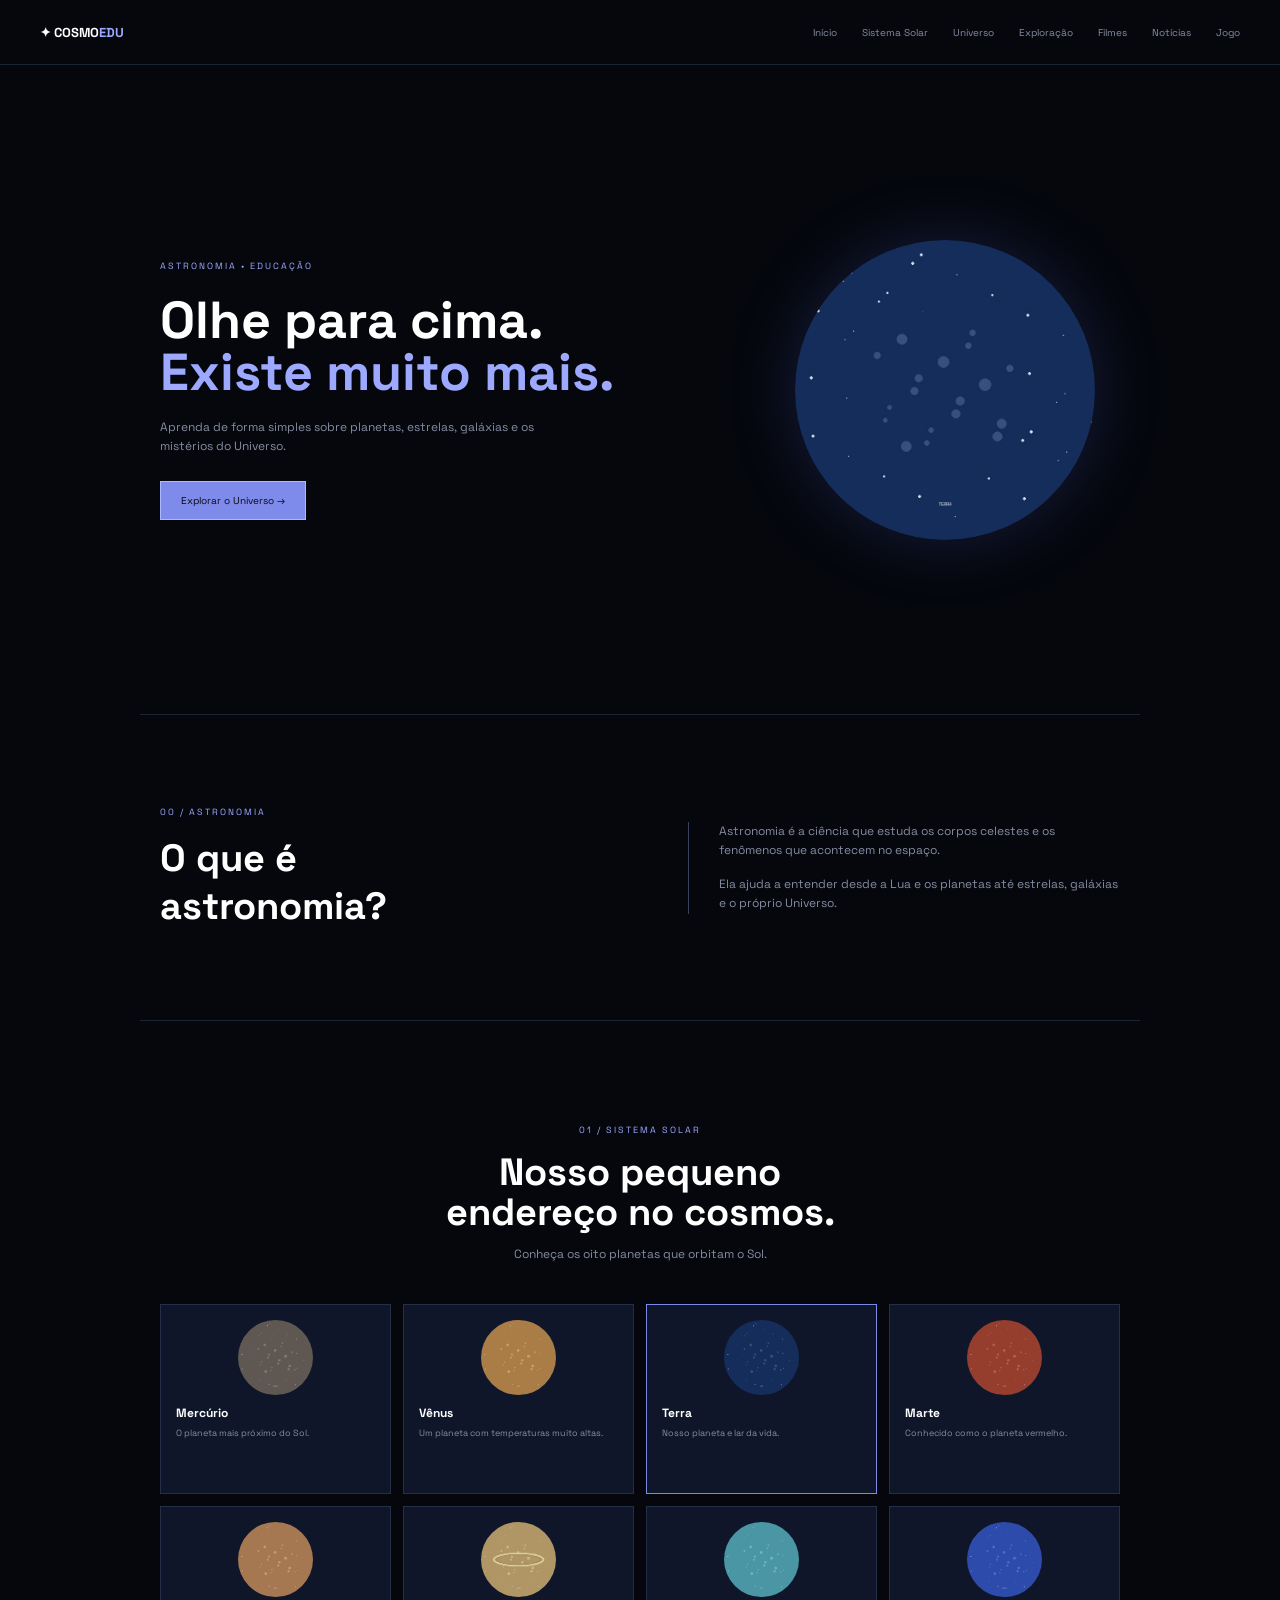
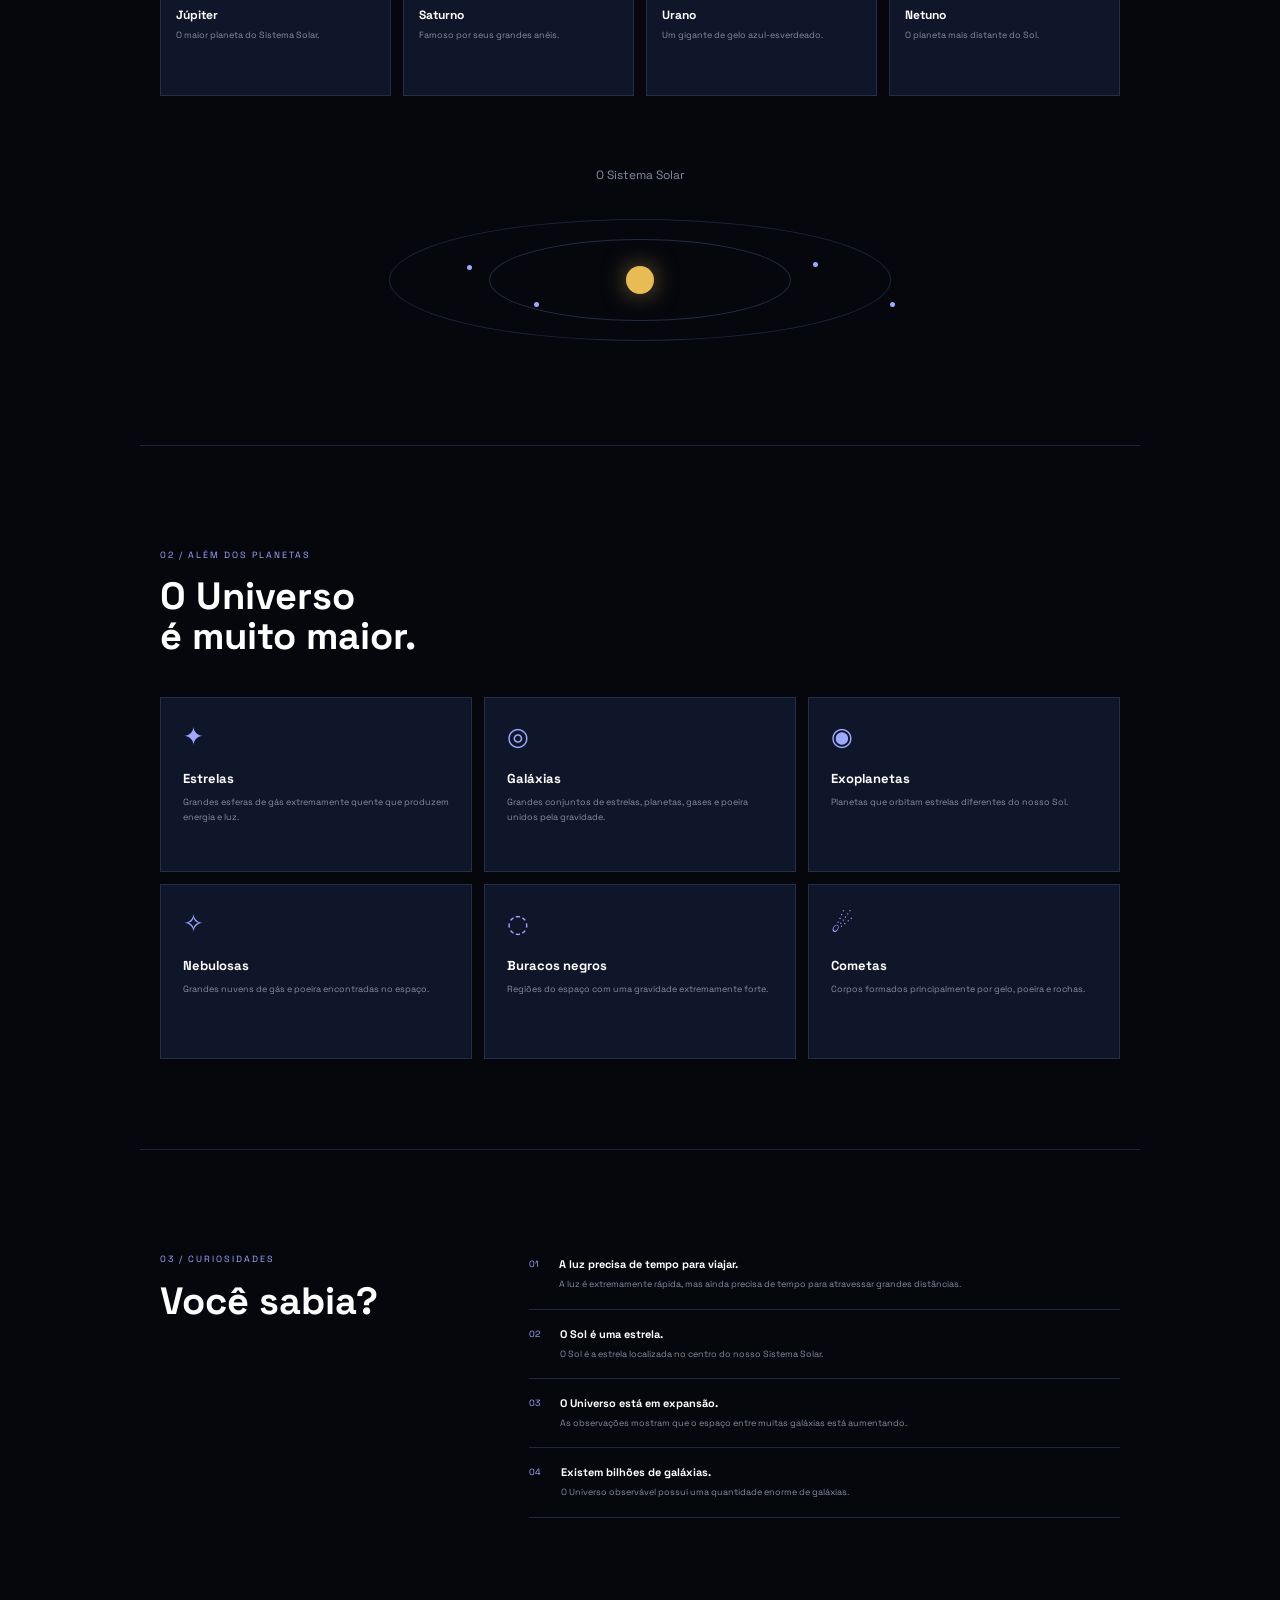
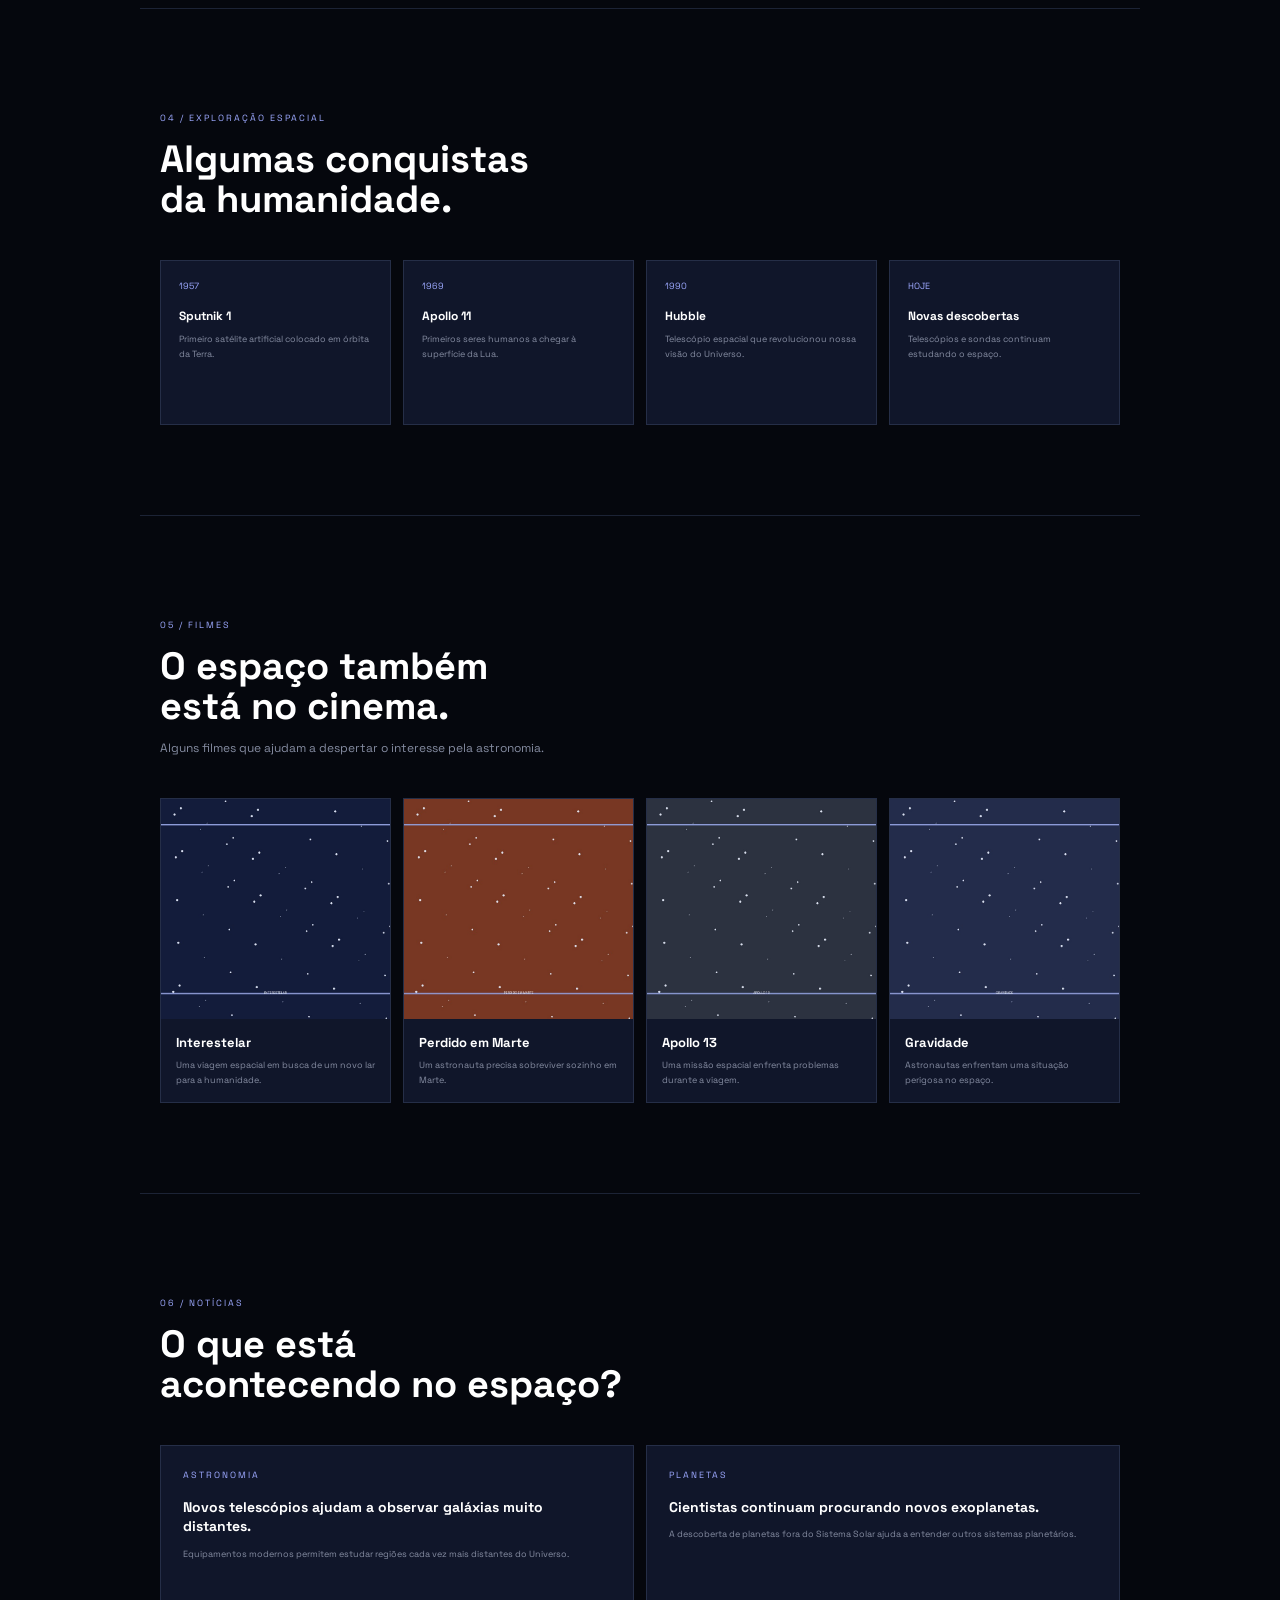
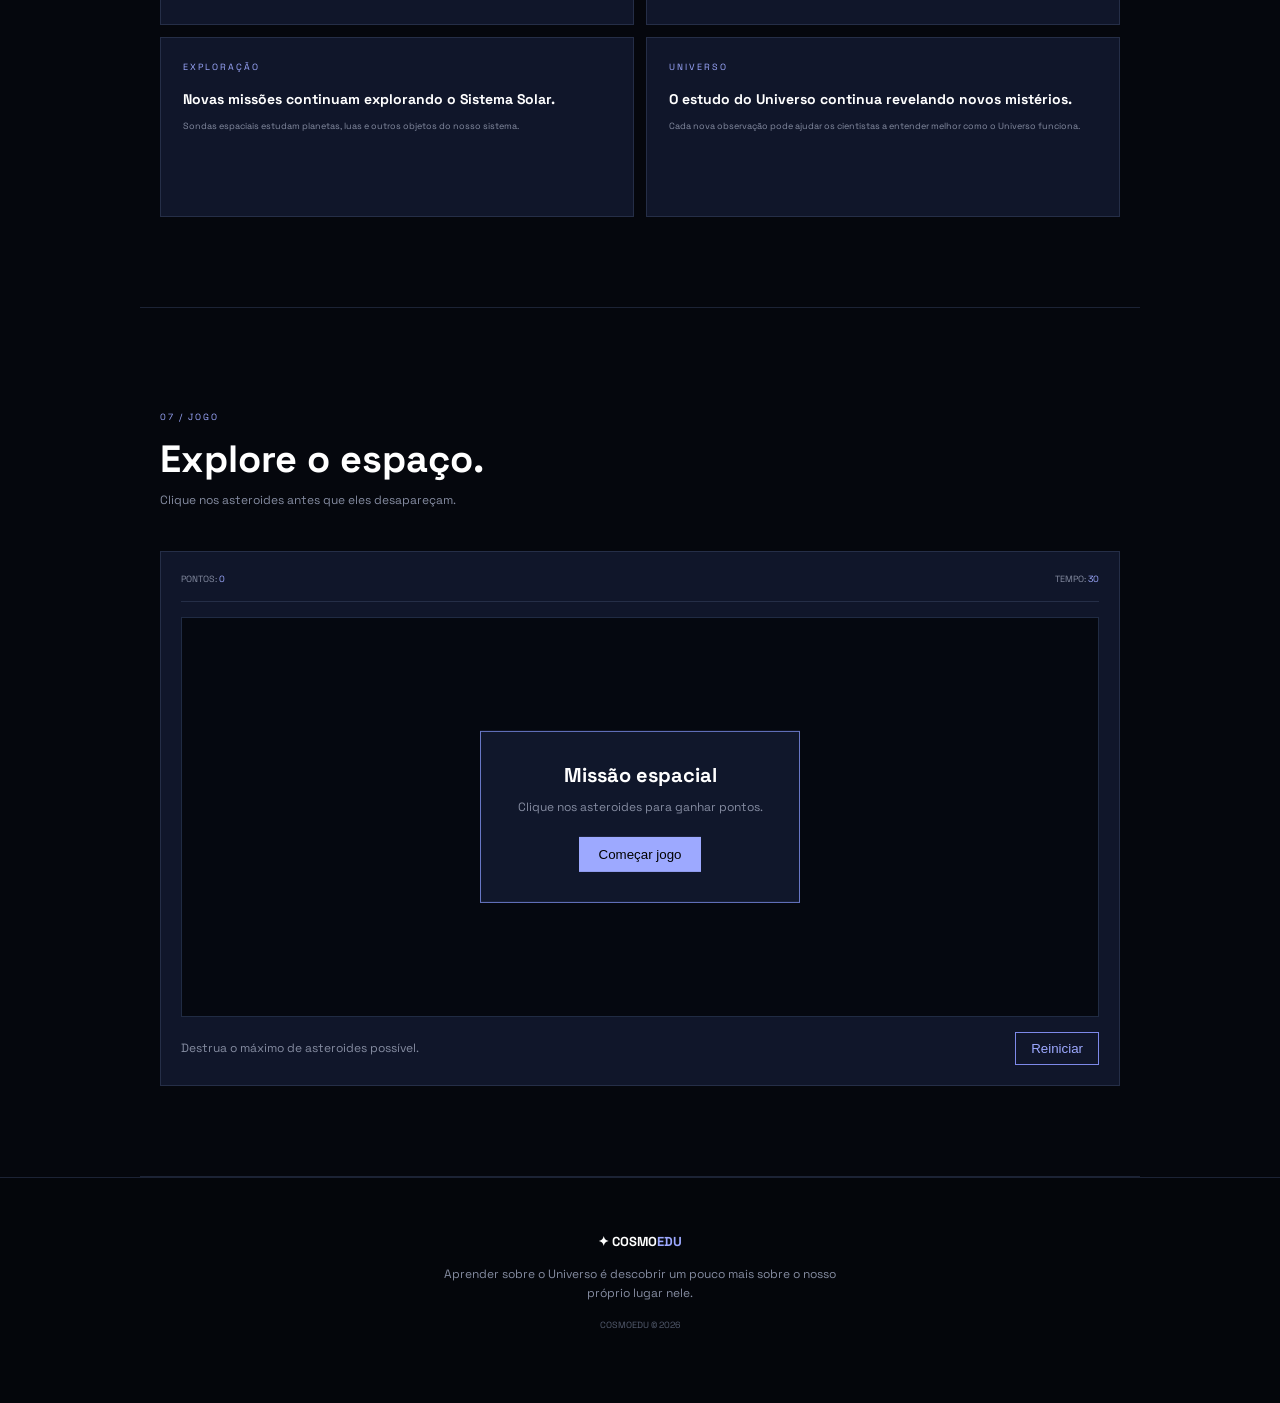
==== index.html @ 0ea4951b "corrigindo erros" ====
<!DOCTYPE html>
<html lang="pt-BR">
<head>
    <meta charset="UTF-8">
    <meta name="viewport" content="width=device-width, initial-scale=1.0">
    <title>CosmoEdu - Astronomia</title>
    <link rel="preconnect" href="https://fonts.googleapis.com">
    <link rel="preconnect" href="https://fonts.gstatic.com" crossorigin>
    <link href="https://fonts.googleapis.com/css2?family=Space+Grotesk:wght@300..700&family=Space+Mono:ital,wght@0,400;0,700;1,400;1,700&display=swap" rel="stylesheet">

    <link rel="stylesheet" href="style.css">
</head>
<body>

<header>
    <div class="logo">✦ COSMO<span>EDU</span></div>
    <nav>
        <a href="#inicio">Início</a>
        <a href="#sistema">Sistema Solar</a>
        <a href="#universo">Universo</a>
        <a href="#exploracao">Exploração</a>
        <a href="#filmes">Filmes</a>
        <a href="#noticias">Notícias</a>
        <a href="#jogo">Jogo</a>
    </nav>
</header>

<section class="inicio" id="inicio">
    <div class="inicio-texto">
        <p class="azul">ASTRONOMIA • EDUCAÇÃO</p>
        <h1>Olhe para cima.<br><span>Existe muito mais.</span></h1>
        <p>Aprenda de forma simples sobre planetas, estrelas, galáxias e os mistérios do Universo.</p>
        <a class="botao" href="#sistema">Explorar o Universo →</a>
    </div>
    <div class="inicio-imagem">
        <img src="img/terra.jpg" alt="Terra">
    </div>
</section>

<section class="introducao">
    <div>
        <p class="azul">00 / ASTRONOMIA</p>
        <h2>O que é<br>astronomia?</h2>
    </div>
    <div class="texto">
        <p>Astronomia é a ciência que estuda os corpos celestes e os fenômenos que acontecem no espaço.</p>
        <p>Ela ajuda a entender desde a Lua e os planetas até estrelas, galáxias e o próprio Universo.</p>
    </div>
</section>

<section class="sistema" id="sistema">
    <div class="titulo">
        <p class="azul">01 / SISTEMA SOLAR</p>
        <h2>Nosso pequeno<br>endereço no cosmos.</h2>
        <p>Conheça os oito planetas que orbitam o Sol.</p>
    </div>

    <div class="planetas">
        <div class="planeta"><img src="img/mercurio.jpg" alt="Mercúrio"><h3>Mercúrio</h3><p>O planeta mais próximo do Sol.</p></div>
        <div class="planeta"><img src="img/venus.jpg" alt="Vênus"><h3>Vênus</h3><p>Um planeta com temperaturas muito altas.</p></div>
        <div class="planeta destaque"><img src="img/terra.jpg" alt="Terra"><h3>Terra</h3><p>Nosso planeta e lar da vida.</p></div>
        <div class="planeta"><img src="img/marte.jpg" alt="Marte"><h3>Marte</h3><p>Conhecido como o planeta vermelho.</p></div>
        <div class="planeta"><img src="img/jupiter.jpg" alt="Júpiter"><h3>Júpiter</h3><p>O maior planeta do Sistema Solar.</p></div>
        <div class="planeta"><img src="img/saturno.jpg" alt="Saturno"><h3>Saturno</h3><p>Famoso por seus grandes anéis.</p></div>
        <div class="planeta"><img src="img/urano.jpg" alt="Urano"><h3>Urano</h3><p>Um gigante de gelo azul-esverdeado.</p></div>
        <div class="planeta"><img src="img/netuno.jpg" alt="Netuno"><h3>Netuno</h3><p>O planeta mais distante do Sol.</p></div>
    </div>

    <div class="sistema-final">
        <p>O Sistema Solar</p>
        <div class="orbitas">
            <div class="sol"></div>
            <div class="ponto ponto1"></div>
            <div class="ponto ponto2"></div>
            <div class="ponto ponto3"></div>
            <div class="ponto ponto4"></div>
        </div>
    </div>
</section>

<section class="universo" id="universo">
    <div class="titulo">
        <p class="azul">02 / ALÉM DOS PLANETAS</p>
        <h2>O Universo<br>é muito maior.</h2>
    </div>
    <div class="universo-cards">
        <div class="card"><div class="icone">✦</div><h3>Estrelas</h3><p>Grandes esferas de gás extremamente quente que produzem energia e luz.</p></div>
        <div class="card"><div class="icone">◎</div><h3>Galáxias</h3><p>Grandes conjuntos de estrelas, planetas, gases e poeira unidos pela gravidade.</p></div>
        <div class="card"><div class="icone">◉</div><h3>Exoplanetas</h3><p>Planetas que orbitam estrelas diferentes do nosso Sol.</p></div>
        <div class="card"><div class="icone">✧</div><h3>Nebulosas</h3><p>Grandes nuvens de gás e poeira encontradas no espaço.</p></div>
        <div class="card"><div class="icone">◌</div><h3>Buracos negros</h3><p>Regiões do espaço com uma gravidade extremamente forte.</p></div>
        <div class="card"><div class="icone">☄</div><h3>Cometas</h3><p>Corpos formados principalmente por gelo, poeira e rochas.</p></div>
    </div>
</section>

<section class="curiosidades">
    <div class="titulo"><p class="azul">03 / CURIOSIDADES</p><h2>Você sabia?</h2></div>
    <div class="lista">
        <div class="curiosidade"><p class="numero">01</p><div><h3>A luz precisa de tempo para viajar.</h3><p>A luz é extremamente rápida, mas ainda precisa de tempo para atravessar grandes distâncias.</p></div></div>
        <div class="curiosidade"><p class="numero">02</p><div><h3>O Sol é uma estrela.</h3><p>O Sol é a estrela localizada no centro do nosso Sistema Solar.</p></div></div>
        <div class="curiosidade"><p class="numero">03</p><div><h3>O Universo está em expansão.</h3><p>As observações mostram que o espaço entre muitas galáxias está aumentando.</p></div></div>
        <div class="curiosidade"><p class="numero">04</p><div><h3>Existem bilhões de galáxias.</h3><p>O Universo observável possui uma quantidade enorme de galáxias.</p></div></div>
    </div>
</section>

<section class="exploracao" id="exploracao">
    <div class="titulo"><p class="azul">04 / EXPLORAÇÃO ESPACIAL</p><h2>Algumas conquistas<br>da humanidade.</h2></div>
    <div class="conquistas">
        <div><p class="ano">1957</p><h3>Sputnik 1</h3><p>Primeiro satélite artificial colocado em órbita da Terra.</p></div>
        <div><p class="ano">1969</p><h3>Apollo 11</h3><p>Primeiros seres humanos a chegar à superfície da Lua.</p></div>
        <div><p class="ano">1990</p><h3>Hubble</h3><p>Telescópio espacial que revolucionou nossa visão do Universo.</p></div>
        <div><p class="ano">HOJE</p><h3>Novas descobertas</h3><p>Telescópios e sondas continuam estudando o espaço.</p></div>
    </div>
</section>

<section class="filmes" id="filmes">
    <div class="titulo"><p class="azul">05 / FILMES</p><h2>O espaço também<br>está no cinema.</h2><p>Alguns filmes que ajudam a despertar o interesse pela astronomia.</p></div>
    <div class="filmes-cards">
        <div class="filme"><img src="img/filme-interestelar.jpg" alt="Interestelar"><div class="filme-texto"><h3>Interestelar</h3><p>Uma viagem espacial em busca de um novo lar para a humanidade.</p></div></div>
        <div class="filme"><img src="img/filme-marte.jpg" alt="Perdido em Marte"><div class="filme-texto"><h3>Perdido em Marte</h3><p>Um astronauta precisa sobreviver sozinho em Marte.</p></div></div>
        <div class="filme"><img src="img/filme-apollo.jpg" alt="Apollo 13"><div class="filme-texto"><h3>Apollo 13</h3><p>Uma missão espacial enfrenta problemas durante a viagem.</p></div></div>
        <div class="filme"><img src="img/filme-gravidade.jpg" alt="Gravidade"><div class="filme-texto"><h3>Gravidade</h3><p>Astronautas enfrentam uma situação perigosa no espaço.</p></div></div>
    </div>
</section>

<section class="noticias" id="noticias">
    <div class="titulo"><p class="azul">06 / NOTÍCIAS</p><h2>O que está<br>acontecendo no espaço?</h2></div>
    <div class="noticias-cards">
        <div class="noticia"><p class="azul">ASTRONOMIA</p><h3>Novos telescópios ajudam a observar galáxias muito distantes.</h3><p>Equipamentos modernos permitem estudar regiões cada vez mais distantes do Universo.</p></div>
        <div class="noticia"><p class="azul">PLANETAS</p><h3>Cientistas continuam procurando novos exoplanetas.</h3><p>A descoberta de planetas fora do Sistema Solar ajuda a entender outros sistemas planetários.</p></div>
        <div class="noticia"><p class="azul">EXPLORAÇÃO</p><h3>Novas missões continuam explorando o Sistema Solar.</h3><p>Sondas espaciais estudam planetas, luas e outros objetos do nosso sistema.</p></div>
        <div class="noticia"><p class="azul">UNIVERSO</p><h3>O estudo do Universo continua revelando novos mistérios.</h3><p>Cada nova observação pode ajudar os cientistas a entender melhor como o Universo funciona.</p></div>
    </div>
</section>

<section class="jogo" id="jogo">
    <div class="titulo"><p class="azul">07 / JOGO</p><h2>Explore o espaço.</h2><p>Clique nos asteroides antes que eles desapareçam.</p></div>
    <div class="jogo-area">
        <div class="jogo-topo"><p>PONTOS: <span id="pontos">0</span></p><p>TEMPO: <span id="tempo">30</span></p></div>
        <div id="campo-jogo"><div id="mensagem-jogo"><h3>Missão espacial</h3><p>Clique nos asteroides para ganhar pontos.</p><button onclick="iniciarJogo()">Começar jogo</button></div></div>
        <div class="jogo-final"><p>Destrua o máximo de asteroides possível.</p><button id="reiniciar" onclick="iniciarJogo()">Reiniciar</button></div>
    </div>
</section>

<footer>
    <div class="logo">✦ COSMO<span>EDU</span></div>
    <p>Aprender sobre o Universo é descobrir um pouco mais sobre o nosso próprio lugar nele.</p>
    <p class="rodape">COSMOEDU © 2026</p>
</footer>

</body>
</html>
---- style.css ----
* {
    margin: 0;
    padding: 0;
    box-sizing: border-box;
}

html {
    scroll-behavior: smooth;
}

body {
    background: #05070d;
    color: white;
    font-family: "Space Grotesk", Arial, sans-serif;
}

a {
    text-decoration: none;
    color: white;
}

p {
    color: #858ca1;
    font-size: 12px;
    line-height: 1.6;
}

.azul {
    color: #9da9ff;
    font-size: 9px;
    letter-spacing: 2px;
}


header {
    height: 65px;
    padding: 0 40px;
    background: #05070d;
    border-bottom: 1px solid #1c2335;

    display: flex;
    align-items: center;
    justify-content: space-between;

    position: sticky;
    top: 0;
    z-index: 10;
}

.logo {
    font-size: 13px;
    font-weight: bold;
}

.logo span {
    color: #9da9ff;
}

nav {
    display: flex;
    gap: 25px;
}

nav a {
    color: #858ca1;
    font-size: 10px;
    transition: 0.3s;
}

nav a:hover {
    color: #9da9ff;
}


section {
    width: 1000px;
    margin: auto;
    padding: 90px 20px;
}

.titulo {
    margin-bottom: 40px;
}

.titulo h2 {
    font-size: 38px;
    line-height: 1.05;
    margin-top: 15px;
}

.titulo p {
    margin-top: 12px;
    max-width: 450px;
}


.inicio {
    min-height: 650px;

    display: flex;
    align-items: center;
    justify-content: space-between;

    border-bottom: 1px solid #1c2335;
}

.inicio-texto {
    width: 55%;
}

.inicio h1 {
    font-size: 52px;
    line-height: 1;
    margin: 20px 0;
}

.inicio h1 span {
    color: #9da9ff;
}

.inicio-texto > p {
    max-width: 420px;
}

.botao {
    display: inline-block;
    margin-top: 25px;
    padding: 12px 20px;

    background: #7e8bea;
    color: #080a10;

    font-size: 10px;
    border: 1px solid #aeb8ff;

    transition: 0.3s;
}

.botao:hover {
    background: #aeb8ff;
    transform: translateY(-2px);
}

.inicio-imagem {
    width: 350px;
    height: 350px;

    display: flex;
    align-items: center;
    justify-content: center;
}

.inicio-imagem img {
    width: 300px;
    height: 300px;

    object-fit: cover;
    border-radius: 50%;

    box-shadow: 0 0 70px rgba(100, 120, 255, 0.18);
}

.introducao {
    display: flex;
    justify-content: space-between;
    align-items: center;

    border-bottom: 1px solid #1c2335;
}

.introducao > div {
    width: 45%;
}

.introducao h2 {
    font-size: 38px;
    margin-top: 15px;
}

.introducao .texto {
    border-left: 1px solid #38415c;
    padding-left: 30px;
}

.introducao .texto p + p {
    margin-top: 15px;
}


.sistema {
    text-align: center;
    border-bottom: 1px solid #1c2335;
}

.sistema .titulo p {
    margin-left: auto;
    margin-right: auto;
}

.planetas {
    display: grid;
    grid-template-columns: repeat(4, 1fr);
    gap: 12px;
}

.planeta {
    height: 190px;
    padding: 15px;

    background: #10162a;
    border: 1px solid #252e47;

    text-align: left;

    transition: 0.3s;
}

.planeta:hover {
    border-color: #7d89e9;
    transform: translateY(-5px);
}

.planeta img {
    width: 75px;
    height: 75px;

    object-fit: cover;
    border-radius: 50%;

    display: block;
    margin: auto;

    transition: 0.4s;
}

.planeta:hover img {
    transform: scale(1.08);
}

.planeta h3 {
    font-size: 12px;
    margin-top: 10px;
}

.planeta p {
    font-size: 9px;
    margin-top: 5px;
}

.destaque {
    border-color: #7d89e9;
}


.sistema-final {
    margin-top: 70px;
}

.orbitas {
    height: 150px;
    margin-top: 20px;

    position: relative;
}

.sol {
    width: 28px;
    height: 28px;

    background: #e8bb55;
    border-radius: 50%;

    position: absolute;
    left: 50%;
    top: 50%;

    transform: translate(-50%, -50%);

    box-shadow: 0 0 25px rgba(232, 187, 85, 0.5);
}

.orbitas::before {
    content: "";

    width: 300px;
    height: 80px;

    border: 1px solid #222c43;
    border-radius: 50%;

    position: absolute;
    left: 50%;
    top: 50%;

    transform: translate(-50%, -50%);
}

.orbitas::after {
    content: "";

    width: 500px;
    height: 120px;

    border: 1px solid #1b2439;
    border-radius: 50%;

    position: absolute;
    left: 50%;
    top: 50%;

    transform: translate(-50%, -50%);
}

.ponto {
    width: 5px;
    height: 5px;

    background: #9da9ff;
    border-radius: 50%;

    position: absolute;
}

.ponto1 {
    left: 32%;
    top: 40%;
}

.ponto2 {
    left: 39%;
    top: 65%;
}

.ponto3 {
    left: 68%;
    top: 38%;
}

.ponto4 {
    left: 76%;
    top: 65%;
}


.universo {
    border-bottom: 1px solid #1c2335;
}

.universo-cards {
    display: grid;
    grid-template-columns: repeat(3, 1fr);
    gap: 12px;
}

.card {
    height: 175px;
    padding: 22px;

    background: #10162a;
    border: 1px solid #252e47;

    transition: 0.3s;
}

.card:hover {
    border-color: #7d89e9;
    transform: translateY(-5px);
}

.icone {
    color: #9da9ff;
    font-size: 25px;
}

.card h3 {
    font-size: 13px;
    margin: 18px 0 8px;
}

.card p {
    font-size: 9px;
}


.curiosidades {
    display: flex;
    gap: 50px;

    border-bottom: 1px solid #1c2335;
}

.curiosidades .titulo {
    width: 35%;
}

.lista {
    width: 65%;
}

.curiosidade {
    display: flex;
    gap: 20px;

    padding: 17px 0;

    border-bottom: 1px solid #20283b;
}

.numero {
    color: #9da9ff;
    font-size: 9px;
}

.curiosidade h3 {
    font-size: 11px;
    margin-bottom: 6px;
}

.curiosidade p {
    font-size: 9px;
}


.exploracao {
    border-bottom: 1px solid #1c2335;
}

.conquistas {
    display: grid;
    grid-template-columns: repeat(4, 1fr);
    gap: 12px;
}

.conquistas div {
    min-height: 165px;
    padding: 18px;

    background: #10162a;
    border: 1px solid #252e47;

    transition: 0.3s;
}

.conquistas div:hover {
    border-color: #7d89e9;
    transform: translateY(-5px);
}

.ano {
    color: #9da9ff;
    font-size: 9px;
}

.conquistas h3 {
    font-size: 12px;
    margin: 15px 0 8px;
}

.conquistas p {
    font-size: 9px;
}


.filmes {
    border-bottom: 1px solid #1c2335;
}

.filmes-cards {
    display: grid;
    grid-template-columns: repeat(4, 1fr);
    gap: 12px;
}

.filme {
    background: #10162a;
    border: 1px solid #252e47;

    transition: 0.3s;
    overflow: hidden;
}

.filme:hover {
    border-color: #7d89e9;
    transform: translateY(-5px);
}

.filme img {
    width: 100%;
    height: 220px;

    display: block;

    object-fit: cover;
}

.filme-texto {
    padding: 15px;
}

.filme-texto h3 {
    font-size: 13px;
    margin-bottom: 7px;
}

.filme-texto p {
    font-size: 9px;
}


.noticias {
    border-bottom: 1px solid #1c2335;
}

.noticias-cards {
    display: grid;
    grid-template-columns: 1fr 1fr;
    gap: 12px;
}

.noticia {
    min-height: 180px;
    padding: 22px;

    background: #10162a;
    border: 1px solid #252e47;

    transition: 0.3s;
}

.noticia:hover {
    border-color: #7d89e9;
    transform: translateY(-5px);
}

.noticia h3 {
    font-size: 14px;
    line-height: 1.4;

    margin: 15px 0 10px;
}

.noticia p {
    font-size: 9px;
}


.jogo {
    border-bottom: 1px solid #1c2335;
}

.jogo-area {
    padding: 20px;

    background: #10162a;
    border: 1px solid #252e47;
}

.jogo-topo {
    display: flex;
    justify-content: space-between;

    padding-bottom: 15px;

    border-bottom: 1px solid #252e47;
}

.jogo-topo p {
    font-size: 9px;
}

.jogo-topo span {
    color: #9da9ff;
}

#campo-jogo {
    height: 400px;
    margin-top: 15px;

    background: #050810;
    border: 1px solid #202b43;

    position: relative;
    overflow: hidden;
}

#mensagem-jogo {
    width: 320px;
    padding: 30px;

    background: #10172b;
    border: 1px solid #6877c5;

    text-align: center;

    position: absolute;
    left: 50%;
    top: 50%;

    transform: translate(-50%, -50%);
}

#mensagem-jogo h3 {
    font-size: 20px;
    margin-bottom: 10px;
}

#mensagem-jogo p {
    margin-bottom: 20px;
}

#mensagem-jogo button {
    padding: 10px 20px;

    border: 0;
    background: #9da9ff;

    cursor: pointer;

    transition: 0.3s;
}

#mensagem-jogo button:hover {
    background: #c0c7ff;
}

#nave {
    position: absolute;
    font-size: 30px;
    cursor: pointer;
}

.asteroide {
    position: absolute;
    font-size: 25px;
    cursor: pointer;
}

.estrela {
    position: absolute;
    color: #9da9ff;
    cursor: pointer;
}

.jogo-final {
    display: flex;
    justify-content: space-between;
    align-items: center;

    padding-top: 15px;
}

#reiniciar {
    padding: 8px 15px;

    border: 1px solid #7d89e9;
    background: transparent;
    color: #9da9ff;

    cursor: pointer;

    transition: 0.3s;
}

#reiniciar:hover {
    background: #7d89e9;
    color: #05070d;
}


footer {
    padding: 55px 20px;

    text-align: center;

    background: #04060b;
    border-top: 1px solid #1c2335;
}

footer p {
    max-width: 400px;
    margin: 15px auto;
}

.rodape {
    color: #555d70;
    font-size: 9px;
}


::-webkit-scrollbar {
    width: 7px;
}

::-webkit-scrollbar-track {
    background: #05070d;
}

::-webkit-scrollbar-thumb {
    background: #252e47;
}

::-webkit-scrollbar-thumb:hover {
    background: #7d89e9;
}
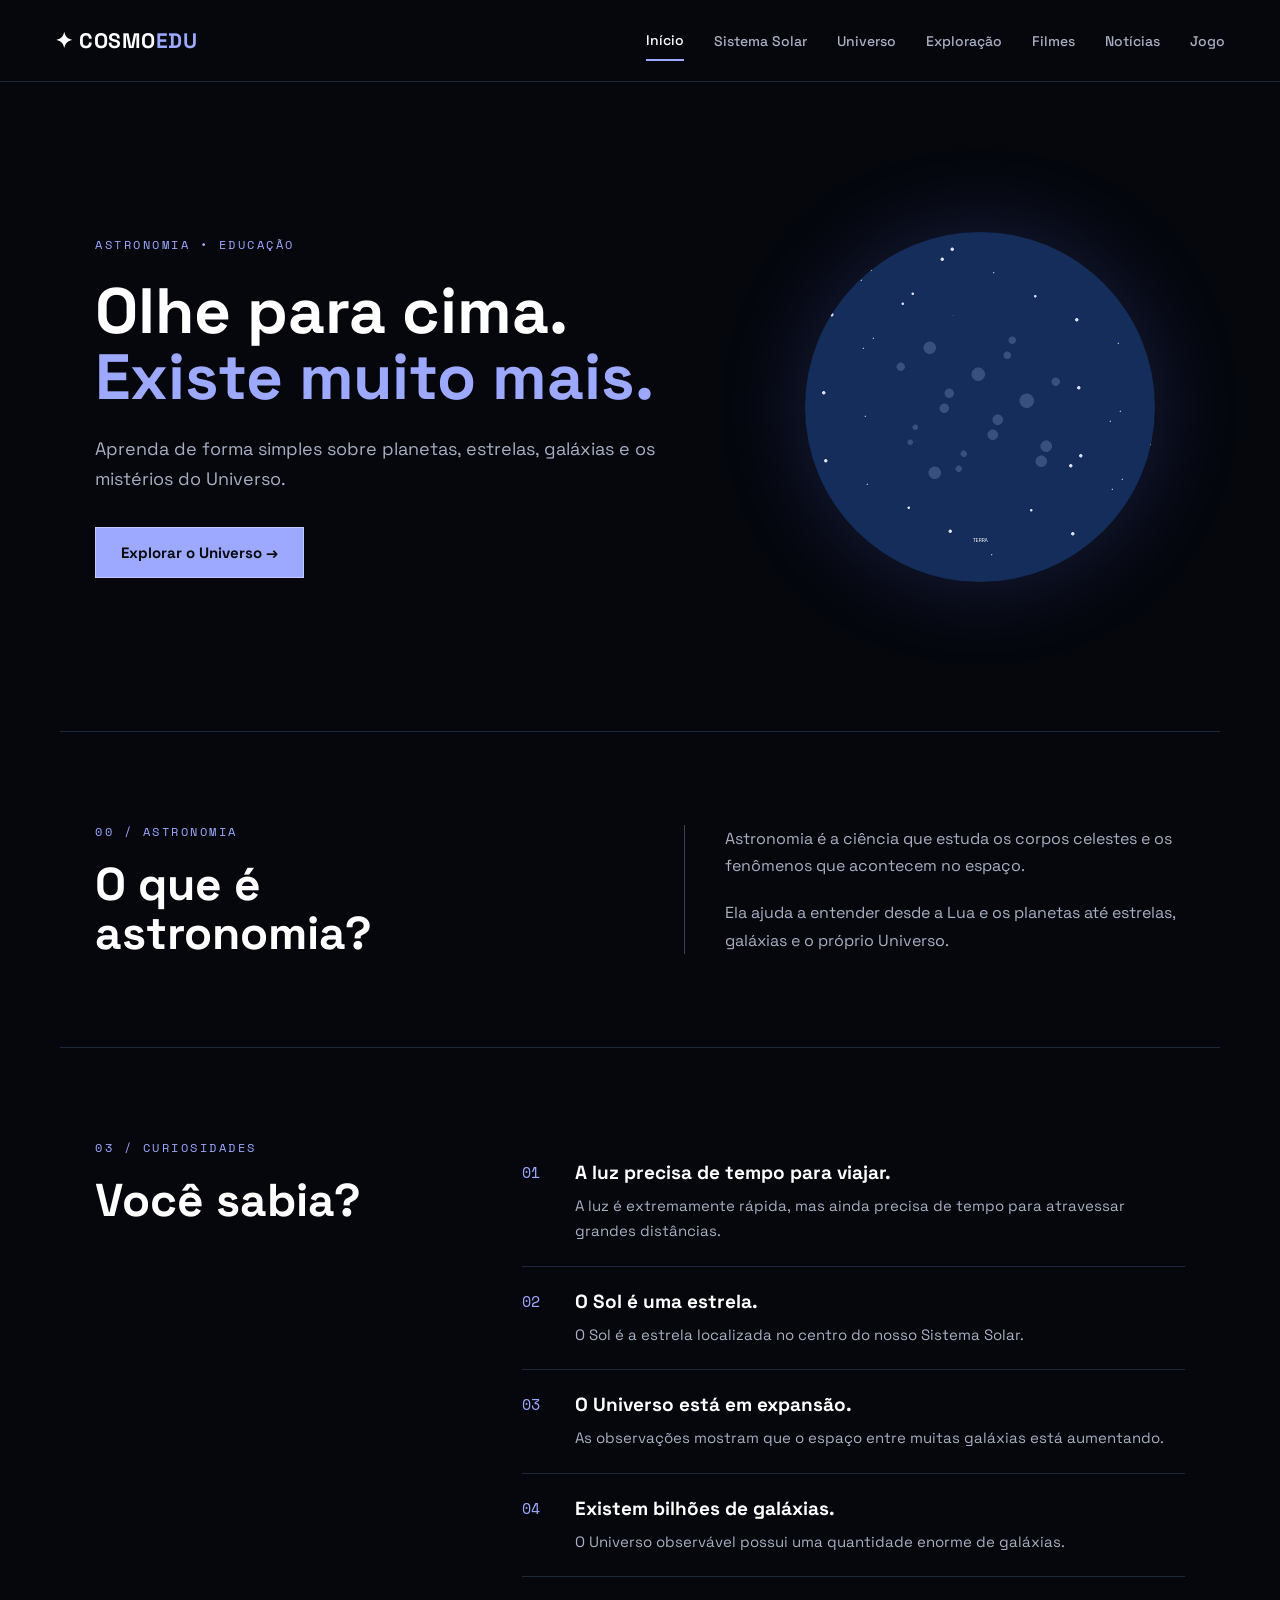
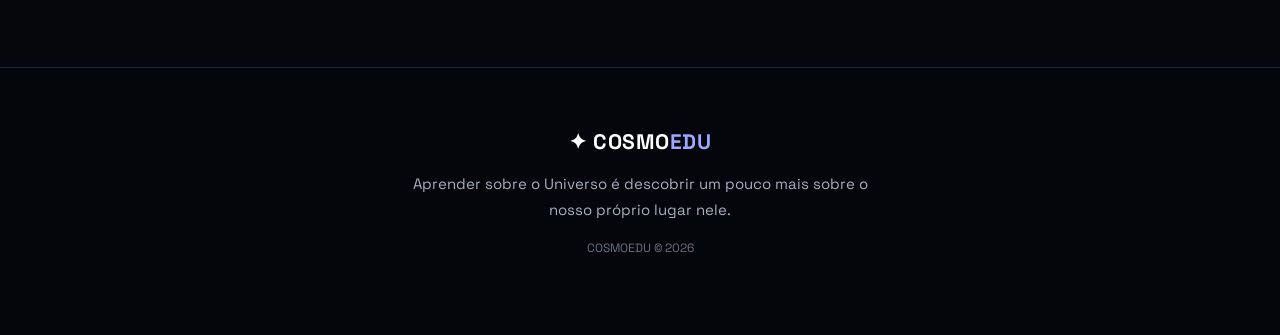
==== commit 17005df6: "Mudança nova" ====
--- a/index.html
+++ b/index.html
@@ -1,43 +1,22 @@
 <!DOCTYPE html>
-<html lang="pt-BR">
-<head>
-    <meta charset="UTF-8">
-    <meta name="viewport" content="width=device-width, initial-scale=1.0">
-    <title>CosmoEdu - Astronomia</title>
-    <link rel="preconnect" href="https://fonts.googleapis.com">
-    <link rel="preconnect" href="https://fonts.gstatic.com" crossorigin>
-    <link href="https://fonts.googleapis.com/css2?family=Space+Grotesk:wght@300..700&family=Space+Mono:ital,wght@0,400;0,700;1,400;1,700&display=swap" rel="stylesheet">
-
-    <link rel="stylesheet" href="style.css">
-</head>
-<body>
-
-<header>
-    <div class="logo">✦ COSMO<span>EDU</span></div>
-    <nav>
-        <a href="#inicio">Início</a>
-        <a href="#sistema">Sistema Solar</a>
-        <a href="#universo">Universo</a>
-        <a href="#exploracao">Exploração</a>
-        <a href="#filmes">Filmes</a>
-        <a href="#noticias">Notícias</a>
-        <a href="#jogo">Jogo</a>
-    </nav>
-</header>
-
-<section class="inicio" id="inicio">
+<html lang="pt-BR"><head><meta charset="UTF-8"><meta name="viewport" content="width=device-width, initial-scale=1.0">
+<meta name="description" content="CosmoEdu: portal educacional de astronomia com introdução, curiosidades e conteúdos sobre o Universo.">
+<title>Início | CosmoEdu</title>
+<link rel="preconnect" href="https://fonts.googleapis.com"><link rel="preconnect" href="https://fonts.gstatic.com" crossorigin>
+<link href="https://fonts.googleapis.com/css2?family=Space+Grotesk:wght@300..700&family=Space+Mono:ital,wght@0,400;0,700;1,400&display=swap" rel="stylesheet">
+<link rel="stylesheet" href="css/index.css"></head><body>
+<header><a class="logo" href="index.html">✦ COSMO<span>EDU</span></a><nav><a class="active" href="index.html">Início</a><a class="" href="sistema-solar.html">Sistema Solar</a><a class="" href="universo.html">Universo</a><a class="" href="exploracao.html">Exploração</a><a class="" href="filmes.html">Filmes</a><a class="" href="noticias.html">Notícias</a><a class="" href="jogo.html">Jogo</a></nav></header>
+<main><section class="inicio" id="inicio">
     <div class="inicio-texto">
         <p class="azul">ASTRONOMIA • EDUCAÇÃO</p>
         <h1>Olhe para cima.<br><span>Existe muito mais.</span></h1>
         <p>Aprenda de forma simples sobre planetas, estrelas, galáxias e os mistérios do Universo.</p>
-        <a class="botao" href="#sistema">Explorar o Universo →</a>
+        <a class="botao" href="sistema-solar.html">Explorar o Universo →</a>
     </div>
     <div class="inicio-imagem">
         <img src="img/terra.jpg" alt="Terra">
     </div>
-</section>
-
-<section class="introducao">
+</section><section class="introducao page-section">
     <div>
         <p class="azul">00 / ASTRONOMIA</p>
         <h2>O que é<br>astronomia?</h2>
@@ -46,54 +25,7 @@
         <p>Astronomia é a ciência que estuda os corpos celestes e os fenômenos que acontecem no espaço.</p>
         <p>Ela ajuda a entender desde a Lua e os planetas até estrelas, galáxias e o próprio Universo.</p>
     </div>
-</section>
-
-<section class="sistema" id="sistema">
-    <div class="titulo">
-        <p class="azul">01 / SISTEMA SOLAR</p>
-        <h2>Nosso pequeno<br>endereço no cosmos.</h2>
-        <p>Conheça os oito planetas que orbitam o Sol.</p>
-    </div>
-
-    <div class="planetas">
-        <div class="planeta"><img src="img/mercurio.jpg" alt="Mercúrio"><h3>Mercúrio</h3><p>O planeta mais próximo do Sol.</p></div>
-        <div class="planeta"><img src="img/venus.jpg" alt="Vênus"><h3>Vênus</h3><p>Um planeta com temperaturas muito altas.</p></div>
-        <div class="planeta destaque"><img src="img/terra.jpg" alt="Terra"><h3>Terra</h3><p>Nosso planeta e lar da vida.</p></div>
-        <div class="planeta"><img src="img/marte.jpg" alt="Marte"><h3>Marte</h3><p>Conhecido como o planeta vermelho.</p></div>
-        <div class="planeta"><img src="img/jupiter.jpg" alt="Júpiter"><h3>Júpiter</h3><p>O maior planeta do Sistema Solar.</p></div>
-        <div class="planeta"><img src="img/saturno.jpg" alt="Saturno"><h3>Saturno</h3><p>Famoso por seus grandes anéis.</p></div>
-        <div class="planeta"><img src="img/urano.jpg" alt="Urano"><h3>Urano</h3><p>Um gigante de gelo azul-esverdeado.</p></div>
-        <div class="planeta"><img src="img/netuno.jpg" alt="Netuno"><h3>Netuno</h3><p>O planeta mais distante do Sol.</p></div>
-    </div>
-
-    <div class="sistema-final">
-        <p>O Sistema Solar</p>
-        <div class="orbitas">
-            <div class="sol"></div>
-            <div class="ponto ponto1"></div>
-            <div class="ponto ponto2"></div>
-            <div class="ponto ponto3"></div>
-            <div class="ponto ponto4"></div>
-        </div>
-    </div>
-</section>
-
-<section class="universo" id="universo">
-    <div class="titulo">
-        <p class="azul">02 / ALÉM DOS PLANETAS</p>
-        <h2>O Universo<br>é muito maior.</h2>
-    </div>
-    <div class="universo-cards">
-        <div class="card"><div class="icone">✦</div><h3>Estrelas</h3><p>Grandes esferas de gás extremamente quente que produzem energia e luz.</p></div>
-        <div class="card"><div class="icone">◎</div><h3>Galáxias</h3><p>Grandes conjuntos de estrelas, planetas, gases e poeira unidos pela gravidade.</p></div>
-        <div class="card"><div class="icone">◉</div><h3>Exoplanetas</h3><p>Planetas que orbitam estrelas diferentes do nosso Sol.</p></div>
-        <div class="card"><div class="icone">✧</div><h3>Nebulosas</h3><p>Grandes nuvens de gás e poeira encontradas no espaço.</p></div>
-        <div class="card"><div class="icone">◌</div><h3>Buracos negros</h3><p>Regiões do espaço com uma gravidade extremamente forte.</p></div>
-        <div class="card"><div class="icone">☄</div><h3>Cometas</h3><p>Corpos formados principalmente por gelo, poeira e rochas.</p></div>
-    </div>
-</section>
-
-<section class="curiosidades">
+</section><section class="curiosidades">
     <div class="titulo"><p class="azul">03 / CURIOSIDADES</p><h2>Você sabia?</h2></div>
     <div class="lista">
         <div class="curiosidade"><p class="numero">01</p><div><h3>A luz precisa de tempo para viajar.</h3><p>A luz é extremamente rápida, mas ainda precisa de tempo para atravessar grandes distâncias.</p></div></div>
@@ -101,52 +33,6 @@
         <div class="curiosidade"><p class="numero">03</p><div><h3>O Universo está em expansão.</h3><p>As observações mostram que o espaço entre muitas galáxias está aumentando.</p></div></div>
         <div class="curiosidade"><p class="numero">04</p><div><h3>Existem bilhões de galáxias.</h3><p>O Universo observável possui uma quantidade enorme de galáxias.</p></div></div>
     </div>
-</section>
-
-<section class="exploracao" id="exploracao">
-    <div class="titulo"><p class="azul">04 / EXPLORAÇÃO ESPACIAL</p><h2>Algumas conquistas<br>da humanidade.</h2></div>
-    <div class="conquistas">
-        <div><p class="ano">1957</p><h3>Sputnik 1</h3><p>Primeiro satélite artificial colocado em órbita da Terra.</p></div>
-        <div><p class="ano">1969</p><h3>Apollo 11</h3><p>Primeiros seres humanos a chegar à superfície da Lua.</p></div>
-        <div><p class="ano">1990</p><h3>Hubble</h3><p>Telescópio espacial que revolucionou nossa visão do Universo.</p></div>
-        <div><p class="ano">HOJE</p><h3>Novas descobertas</h3><p>Telescópios e sondas continuam estudando o espaço.</p></div>
-    </div>
-</section>
-
-<section class="filmes" id="filmes">
-    <div class="titulo"><p class="azul">05 / FILMES</p><h2>O espaço também<br>está no cinema.</h2><p>Alguns filmes que ajudam a despertar o interesse pela astronomia.</p></div>
-    <div class="filmes-cards">
-        <div class="filme"><img src="img/filme-interestelar.jpg" alt="Interestelar"><div class="filme-texto"><h3>Interestelar</h3><p>Uma viagem espacial em busca de um novo lar para a humanidade.</p></div></div>
-        <div class="filme"><img src="img/filme-marte.jpg" alt="Perdido em Marte"><div class="filme-texto"><h3>Perdido em Marte</h3><p>Um astronauta precisa sobreviver sozinho em Marte.</p></div></div>
-        <div class="filme"><img src="img/filme-apollo.jpg" alt="Apollo 13"><div class="filme-texto"><h3>Apollo 13</h3><p>Uma missão espacial enfrenta problemas durante a viagem.</p></div></div>
-        <div class="filme"><img src="img/filme-gravidade.jpg" alt="Gravidade"><div class="filme-texto"><h3>Gravidade</h3><p>Astronautas enfrentam uma situação perigosa no espaço.</p></div></div>
-    </div>
-</section>
-
-<section class="noticias" id="noticias">
-    <div class="titulo"><p class="azul">06 / NOTÍCIAS</p><h2>O que está<br>acontecendo no espaço?</h2></div>
-    <div class="noticias-cards">
-        <div class="noticia"><p class="azul">ASTRONOMIA</p><h3>Novos telescópios ajudam a observar galáxias muito distantes.</h3><p>Equipamentos modernos permitem estudar regiões cada vez mais distantes do Universo.</p></div>
-        <div class="noticia"><p class="azul">PLANETAS</p><h3>Cientistas continuam procurando novos exoplanetas.</h3><p>A descoberta de planetas fora do Sistema Solar ajuda a entender outros sistemas planetários.</p></div>
-        <div class="noticia"><p class="azul">EXPLORAÇÃO</p><h3>Novas missões continuam explorando o Sistema Solar.</h3><p>Sondas espaciais estudam planetas, luas e outros objetos do nosso sistema.</p></div>
-        <div class="noticia"><p class="azul">UNIVERSO</p><h3>O estudo do Universo continua revelando novos mistérios.</h3><p>Cada nova observação pode ajudar os cientistas a entender melhor como o Universo funciona.</p></div>
-    </div>
-</section>
-
-<section class="jogo" id="jogo">
-    <div class="titulo"><p class="azul">07 / JOGO</p><h2>Explore o espaço.</h2><p>Clique nos asteroides antes que eles desapareçam.</p></div>
-    <div class="jogo-area">
-        <div class="jogo-topo"><p>PONTOS: <span id="pontos">0</span></p><p>TEMPO: <span id="tempo">30</span></p></div>
-        <div id="campo-jogo"><div id="mensagem-jogo"><h3>Missão espacial</h3><p>Clique nos asteroides para ganhar pontos.</p><button onclick="iniciarJogo()">Começar jogo</button></div></div>
-        <div class="jogo-final"><p>Destrua o máximo de asteroides possível.</p><button id="reiniciar" onclick="iniciarJogo()">Reiniciar</button></div>
-    </div>
-</section>
-
-<footer>
-    <div class="logo">✦ COSMO<span>EDU</span></div>
-    <p>Aprender sobre o Universo é descobrir um pouco mais sobre o nosso próprio lugar nele.</p>
-    <p class="rodape">COSMOEDU © 2026</p>
-</footer>
-
-</body>
-</html>
+</section></main>
+<footer><div class="logo">✦ COSMO<span>EDU</span></div><p>Aprender sobre o Universo é descobrir um pouco mais sobre o nosso próprio lugar nele.</p><p class="rodape">COSMOEDU © 2026</p></footer>
+</body></html>
--- a/css/index.css
+++ b/css/index.css
@@ -0,0 +1,286 @@
+*{margin:0;padding:0;box-sizing:border-box}
+html{scroll-behavior:smooth}
+body{background:#05070d;color:#fff;font-family:"Space Grotesk",Arial,sans-serif;min-width:1000px}
+a{text-decoration:none;color:inherit}
+p{color:#a8afc2;font-size:16px;line-height:1.7}
+.azul{color:#9da9ff;font-size:12px;letter-spacing:2.5px;font-family:"Space Mono",monospace}
+header{height:82px;padding:0 55px;background:#05070d;border-bottom:1px solid #20283b;display:flex;align-items:center;justify-content:space-between;position:sticky;top:0;z-index:10}
+.logo{font-size:21px;font-weight:700;letter-spacing:.5px}.logo span{color:#9da9ff}
+nav{display:flex;gap:30px;align-items:center}nav a{color:#a8afc2;font-size:14px;font-weight:500;transition:.25s;padding:10px 0}nav a:hover,nav a.active{color:#fff}nav a.active{border-bottom:2px solid #9da9ff}
+main{width:1160px;margin:auto}.inicio{min-height:650px;padding:100px 35px;display:flex;align-items:center;justify-content:space-between;border-bottom:1px solid #20283b}.inicio-texto{width:55%}.inicio h1{font-size:64px;line-height:1.02;margin:24px 0}.inicio h1 span{color:#9da9ff}.inicio-texto>p:not(.azul){max-width:560px;font-size:18px}.botao{display:inline-block;margin-top:32px;padding:15px 25px;background:#9da9ff;color:#080a10;font-size:15px;font-weight:700;border:1px solid #c3c9ff;transition:.25s}.botao:hover{background:#c3c9ff;transform:translateY(-3px)}.inicio-imagem{width:410px;height:410px;display:flex;align-items:center;justify-content:center}.inicio-imagem img{width:350px;height:350px;object-fit:cover;border-radius:50%;box-shadow:0 0 90px rgba(100,120,255,.2)}
+.page-section{padding:90px 35px;border-bottom:1px solid #20283b}.introducao{display:flex;justify-content:space-between;align-items:center}.introducao>div{width:46%}.introducao h2{font-size:46px;line-height:1.05;margin-top:18px}.introducao .texto{border-left:1px solid #38415c;padding-left:40px}.introducao .texto p+p{margin-top:20px}
+.curiosidades{padding:90px 35px;display:flex;gap:70px}.curiosidades .titulo{width:35%}.titulo h2{font-size:46px;line-height:1.08;margin-top:18px}.lista{width:65%}.curiosidade{display:flex;gap:25px;padding:22px 0;border-bottom:1px solid #20283b}.numero{color:#9da9ff;font-family:"Space Mono",monospace;font-size:13px;min-width:28px}.curiosidade h3{font-size:19px;margin-bottom:8px}.curiosidade p{font-size:15px}
+footer{padding:60px 20px;text-align:center;background:#04060b;border-top:1px solid #20283b}footer p{max-width:500px;margin:16px auto;font-size:15px}.rodape{color:#697186;font-size:12px}
+* {
+    margin: 0;
+    padding: 0;
+    box-sizing: border-box;
+}
+
+html {
+    scroll-behavior: smooth;
+}
+
+body {
+    background: #05070d;
+    color: #fff;
+    font-family: "Space Grotesk", Arial, sans-serif;
+    min-width: 1000px;
+}
+
+a {
+    text-decoration: none;
+    color: inherit;
+}
+
+p {
+    color: #a8afc2;
+    font-size: 16px;
+    line-height: 1.7;
+}
+
+.azul {
+    color: #9da9ff;
+    font-size: 12px;
+    letter-spacing: 2.5px;
+    font-family: "Space Mono", monospace;
+}
+
+header {
+    height: 82px;
+    padding: 0 55px;
+    background: #05070d;
+    border-bottom: 1px solid #20283b;
+
+    display: flex;
+    align-items: center;
+    justify-content: space-between;
+
+    position: sticky;
+    top: 0;
+    z-index: 10;
+}
+
+.logo {
+    font-size: 21px;
+    font-weight: 700;
+    letter-spacing: 0.5px;
+}
+
+.logo span {
+    color: #9da9ff;
+}
+
+nav {
+    display: flex;
+    gap: 30px;
+    align-items: center;
+}
+
+nav a {
+    color: #a8afc2;
+    font-size: 14px;
+    font-weight: 500;
+    transition: 0.25s;
+    padding: 10px 0;
+}
+
+nav a:hover,
+nav a.active {
+    color: #fff;
+}
+
+nav a.active {
+    border-bottom: 2px solid #9da9ff;
+}
+
+main {
+    width: 1160px;
+    margin: auto;
+}
+
+/* =========================
+   PÁGINA INICIAL
+========================= */
+
+.inicio {
+    min-height: 650px;
+    padding: 100px 35px;
+
+    display: flex;
+    align-items: center;
+    justify-content: space-between;
+
+    border-bottom: 1px solid #20283b;
+}
+
+.inicio-texto {
+    width: 55%;
+}
+
+.inicio h1 {
+    font-size: 64px;
+    line-height: 1.02;
+    margin: 24px 0;
+}
+
+.inicio h1 span {
+    color: #9da9ff;
+}
+
+.inicio-texto > p:not(.azul) {
+    max-width: 560px;
+    font-size: 18px;
+}
+
+.botao {
+    display: inline-block;
+    margin-top: 32px;
+    padding: 15px 25px;
+
+    background: #9da9ff;
+    color: #080a10;
+
+    font-size: 15px;
+    font-weight: 700;
+
+    border: 1px solid #c3c9ff;
+
+    transition: 0.25s;
+}
+
+.botao:hover {
+    background: #c3c9ff;
+    transform: translateY(-3px);
+}
+
+.inicio-imagem {
+    width: 410px;
+    height: 410px;
+
+    display: flex;
+    align-items: center;
+    justify-content: center;
+}
+
+.inicio-imagem img {
+    width: 350px;
+    height: 350px;
+
+    object-fit: cover;
+    border-radius: 50%;
+
+    box-shadow: 0 0 90px rgba(100, 120, 255, 0.2);
+}
+
+/* =========================
+   SEÇÕES
+========================= */
+
+.page-section {
+    padding: 90px 35px;
+    border-bottom: 1px solid #20283b;
+}
+
+/* =========================
+   INTRODUÇÃO
+========================= */
+
+.introducao {
+    display: flex;
+    justify-content: space-between;
+    align-items: center;
+}
+
+.introducao > div {
+    width: 46%;
+}
+
+.introducao h2 {
+    font-size: 46px;
+    line-height: 1.05;
+    margin-top: 18px;
+}
+
+.introducao .texto {
+    border-left: 1px solid #38415c;
+    padding-left: 40px;
+}
+
+.introducao .texto p + p {
+    margin-top: 20px;
+}
+
+/* =========================
+   CURIOSIDADES
+========================= */
+
+.curiosidades {
+    padding: 90px 35px;
+
+    display: flex;
+    gap: 70px;
+}
+
+.curiosidades .titulo {
+    width: 35%;
+}
+
+.titulo h2 {
+    font-size: 46px;
+    line-height: 1.08;
+    margin-top: 18px;
+}
+
+.lista {
+    width: 65%;
+}
+
+.curiosidade {
+    display: flex;
+    gap: 25px;
+
+    padding: 22px 0;
+
+    border-bottom: 1px solid #20283b;
+}
+
+.numero {
+    color: #9da9ff;
+    font-family: "Space Mono", monospace;
+    font-size: 13px;
+    min-width: 28px;
+}
+
+.curiosidade h3 {
+    font-size: 19px;
+    margin-bottom: 8px;
+}
+
+.curiosidade p {
+    font-size: 15px;
+}
+
+/* =========================
+   RODAPÉ
+========================= */
+
+footer {
+    padding: 60px 20px;
+
+    text-align: center;
+
+    background: #04060b;
+    border-top: 1px solid #20283b;
+}
+
+footer p {
+    max-width: 500px;
+    margin: 16px auto;
+    font-size: 15px;
+}
+
+.rodape {
+    color: #697186;
+    font-size: 12px;
+}
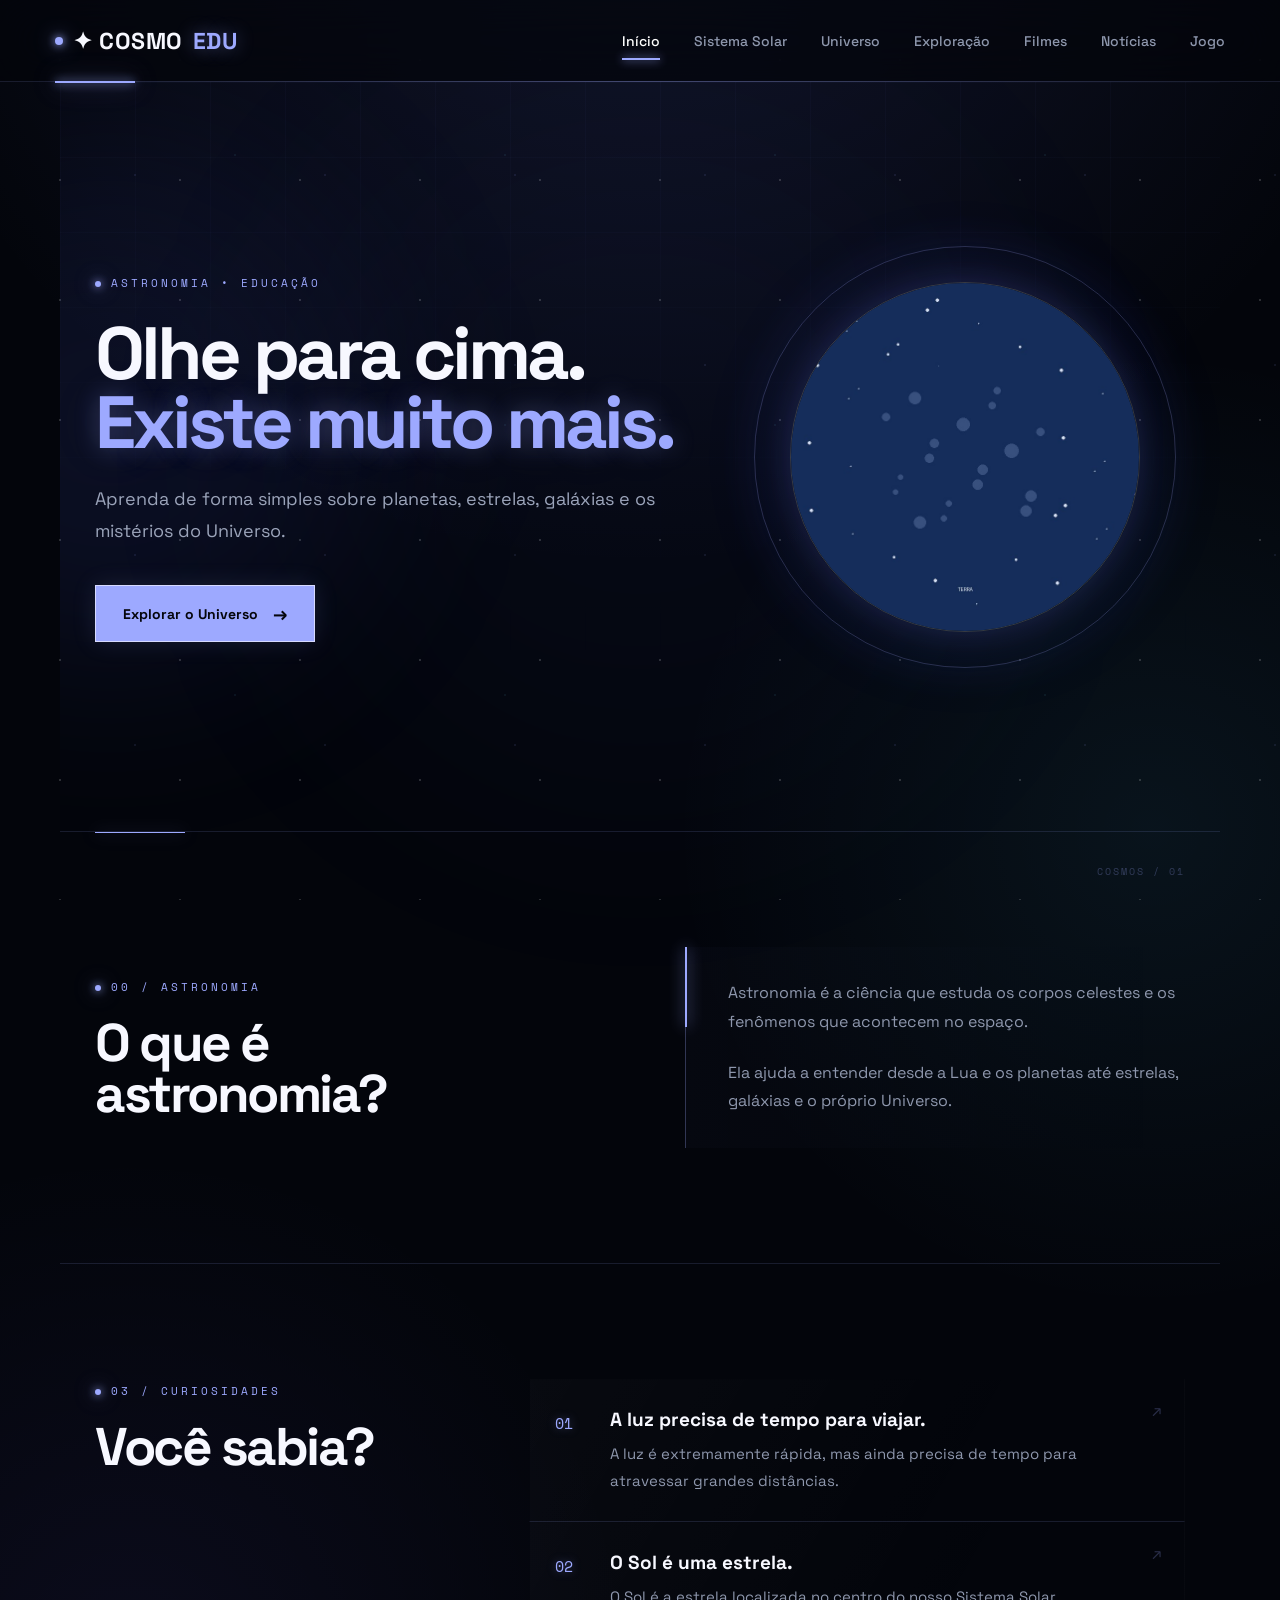
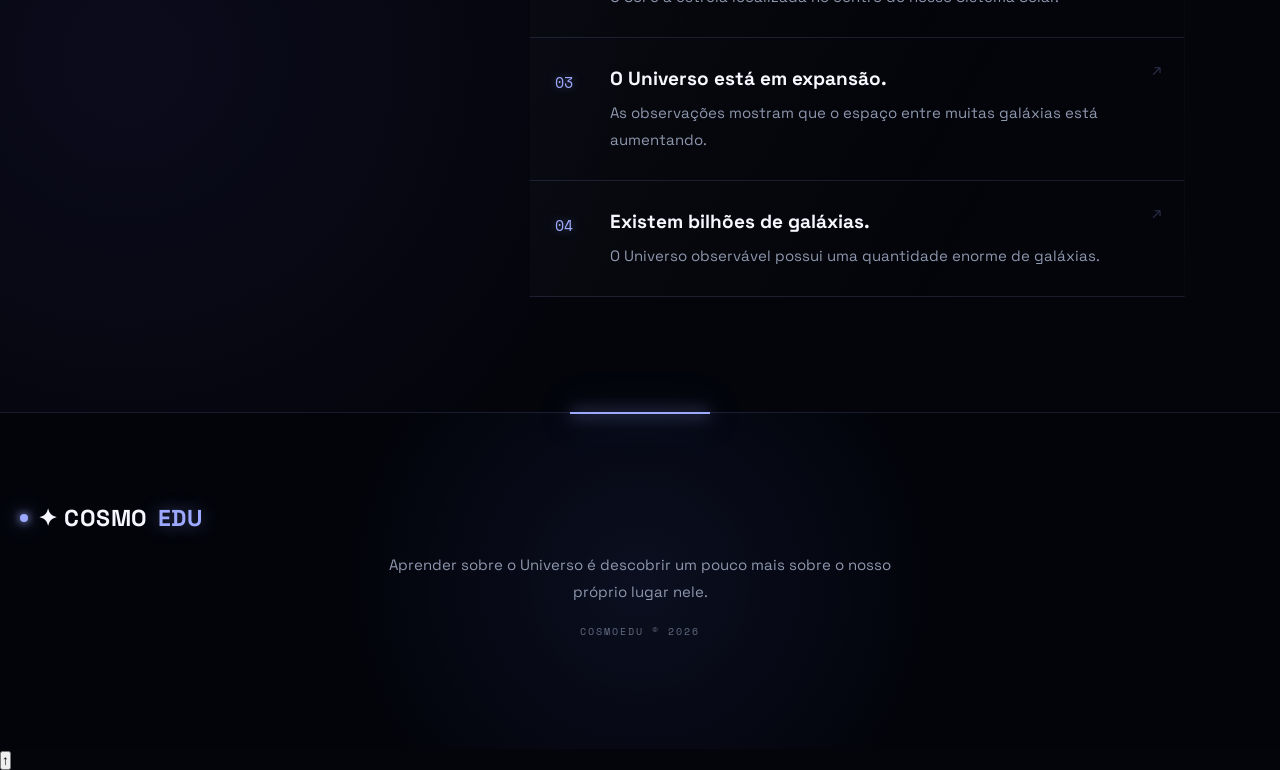
==== commit 9d5fbe3b: "Finalização do site (INCOMPLETA)" ====
--- a/index.html
+++ b/index.html
@@ -1,38 +1,290 @@
 <!DOCTYPE html>
-<html lang="pt-BR"><head><meta charset="UTF-8"><meta name="viewport" content="width=device-width, initial-scale=1.0">
-<meta name="description" content="CosmoEdu: portal educacional de astronomia com introdução, curiosidades e conteúdos sobre o Universo.">
+
+<html lang="pt-BR">
+
+<head>
+
+
+<meta charset="UTF-8">
+
+<meta name="viewport" content="width=device-width, initial-scale=1.0">
+
+
+<meta
+    name="keywords"
+    content="astronomia, universo, planetas, estrelas, galáxias, sistema solar, CosmoEdu"
+>
+
+<meta name="author" content="CosmoEdu">
+
 <title>Início | CosmoEdu</title>
-<link rel="preconnect" href="https://fonts.googleapis.com"><link rel="preconnect" href="https://fonts.gstatic.com" crossorigin>
-<link href="https://fonts.googleapis.com/css2?family=Space+Grotesk:wght@300..700&family=Space+Mono:ital,wght@0,400;0,700;1,400&display=swap" rel="stylesheet">
-<link rel="stylesheet" href="css/index.css"></head><body>
-<header><a class="logo" href="index.html">✦ COSMO<span>EDU</span></a><nav><a class="active" href="index.html">Início</a><a class="" href="sistema-solar.html">Sistema Solar</a><a class="" href="universo.html">Universo</a><a class="" href="exploracao.html">Exploração</a><a class="" href="filmes.html">Filmes</a><a class="" href="noticias.html">Notícias</a><a class="" href="jogo.html">Jogo</a></nav></header>
-<main><section class="inicio" id="inicio">
-    <div class="inicio-texto">
-        <p class="azul">ASTRONOMIA • EDUCAÇÃO</p>
-        <h1>Olhe para cima.<br><span>Existe muito mais.</span></h1>
-        <p>Aprenda de forma simples sobre planetas, estrelas, galáxias e os mistérios do Universo.</p>
-        <a class="botao" href="sistema-solar.html">Explorar o Universo →</a>
+
+<link rel="preconnect" href="https://fonts.googleapis.com">
+<link rel="preconnect" href="https://fonts.gstatic.com" crossorigin>
+<script src="./JavaScript/index.js" defer></script>
+
+<link
+    href="https://fonts.googleapis.com/css2?family=Space+Grotesk:wght@300..700&family=Space+Mono:ital,wght@0,400;0,700;1,400&display=swap"
+    rel="stylesheet"
+>
+
+<link rel="stylesheet" href="css/index.css">
+
+
+</head>
+
+<body>
+
+
+<header>
+
+    <a class="logo" href="index.html">
+        ✦ COSMO<span>EDU</span>
+    </a>
+
+    <nav>
+
+        <a class="active" href="index.html">
+            Início
+        </a>
+
+        <a href="sistema-solar.html">
+            Sistema Solar
+        </a>
+
+        <a href="universo.html">
+            Universo
+        </a>
+
+        <a href="exploracao.html">
+            Exploração
+        </a>
+
+        <a href="filmes.html">
+            Filmes
+        </a>
+
+        <a href="noticias.html">
+            Notícias
+        </a>
+
+        <a href="jogo.html">
+            Jogo
+        </a>
+
+    </nav>
+
+</header>
+
+
+<main>
+
+    
+
+    <section class="inicio" id="inicio">
+
+        <div class="inicio-texto">
+
+            <p class="azul">
+                ASTRONOMIA • EDUCAÇÃO
+            </p>
+
+            <h1>
+                Olhe para cima.<br>
+                <span>Existe muito mais.</span>
+            </h1>
+
+            <p>
+                Aprenda de forma simples sobre planetas, estrelas,
+                galáxias e os mistérios do Universo.
+            </p>
+
+            <a class="botao" href="sistema-solar.html">
+                Explorar o Universo
+            </a>
+
+        </div>
+
+
+        <div class="inicio-imagem">
+
+            <img
+                src="img/terra.jpg"
+                alt="Imagem do planeta Terra vista do espaço"
+            >
+
+        </div>
+
+    </section>
+
+
+    
+
+    <section class="introducao page-section">
+
+        <div>
+
+            <p class="azul">
+                00 / ASTRONOMIA
+            </p>
+
+            <h2>
+                O que é<br>
+                astronomia?
+            </h2>
+
+        </div>
+
+
+        <div class="texto">
+
+            <p>
+                Astronomia é a ciência que estuda os corpos celestes
+                e os fenômenos que acontecem no espaço.
+            </p>
+
+            <p>
+                Ela ajuda a entender desde a Lua e os planetas
+                até estrelas, galáxias e o próprio Universo.
+            </p>
+
+        </div>
+
+    </section>
+
+
+    
+
+    <section class="curiosidades">
+
+        <div class="titulo">
+
+            <p class="azul">
+                03 / CURIOSIDADES
+            </p>
+
+            <h2>
+                Você sabia?
+            </h2>
+
+        </div>
+
+
+        <div class="lista">
+
+            <div class="curiosidade">
+
+                <p class="numero">
+                    01
+                </p>
+
+                <div>
+
+                    <h3>
+                        A luz precisa de tempo para viajar.
+                    </h3>
+
+                    <p>
+                        A luz é extremamente rápida, mas ainda precisa
+                        de tempo para atravessar grandes distâncias.
+                    </p>
+
+                </div>
+
+            </div>
+
+
+            <div class="curiosidade">
+
+                <p class="numero">
+                    02
+                </p>
+
+                <div>
+
+                    <h3>
+                        O Sol é uma estrela.
+                    </h3>
+
+                    <p>
+                        O Sol é a estrela localizada no centro
+                        do nosso Sistema Solar.
+                    </p>
+
+                </div>
+
+            </div>
+
+
+            <div class="curiosidade">
+
+                <p class="numero">
+                    03
+                </p>
+
+                <div>
+
+                    <h3>
+                        O Universo está em expansão.
+                    </h3>
+
+                    <p>
+                        As observações mostram que o espaço entre
+                        muitas galáxias está aumentando.
+                    </p>
+
+                </div>
+
+            </div>
+
+
+            <div class="curiosidade">
+
+                <p class="numero">
+                    04
+                </p>
+
+                <div>
+
+                    <h3>
+                        Existem bilhões de galáxias.
+                    </h3>
+
+                    <p>
+                        O Universo observável possui uma quantidade
+                        enorme de galáxias.
+                    </p>
+
+                </div>
+
+            </div>
+
+        </div>
+
+    </section>
+
+</main>
+
+
+<footer>
+
+    <div class="logo">
+        ✦ COSMO<span>EDU</span>
     </div>
-    <div class="inicio-imagem">
-        <img src="img/terra.jpg" alt="Terra">
-    </div>
-</section><section class="introducao page-section">
-    <div>
-        <p class="azul">00 / ASTRONOMIA</p>
-        <h2>O que é<br>astronomia?</h2>
-    </div>
-    <div class="texto">
-        <p>Astronomia é a ciência que estuda os corpos celestes e os fenômenos que acontecem no espaço.</p>
-        <p>Ela ajuda a entender desde a Lua e os planetas até estrelas, galáxias e o próprio Universo.</p>
-    </div>
-</section><section class="curiosidades">
-    <div class="titulo"><p class="azul">03 / CURIOSIDADES</p><h2>Você sabia?</h2></div>
-    <div class="lista">
-        <div class="curiosidade"><p class="numero">01</p><div><h3>A luz precisa de tempo para viajar.</h3><p>A luz é extremamente rápida, mas ainda precisa de tempo para atravessar grandes distâncias.</p></div></div>
-        <div class="curiosidade"><p class="numero">02</p><div><h3>O Sol é uma estrela.</h3><p>O Sol é a estrela localizada no centro do nosso Sistema Solar.</p></div></div>
-        <div class="curiosidade"><p class="numero">03</p><div><h3>O Universo está em expansão.</h3><p>As observações mostram que o espaço entre muitas galáxias está aumentando.</p></div></div>
-        <div class="curiosidade"><p class="numero">04</p><div><h3>Existem bilhões de galáxias.</h3><p>O Universo observável possui uma quantidade enorme de galáxias.</p></div></div>
-    </div>
-</section></main>
-<footer><div class="logo">✦ COSMO<span>EDU</span></div><p>Aprender sobre o Universo é descobrir um pouco mais sobre o nosso próprio lugar nele.</p><p class="rodape">COSMOEDU © 2026</p></footer>
-</body></html>+
+    <p>
+        Aprender sobre o Universo é descobrir um pouco mais
+        sobre o nosso próprio lugar nele.
+    </p>
+
+    <p class="rodape">
+        COSMOEDU © <span id="ano"></span>
+    </p>
+
+</footer>
+
+
+
+</body>
+
+</html>
--- a/css/index.css
+++ b/css/index.css
@@ -1,16 +1,27 @@
-*{margin:0;padding:0;box-sizing:border-box}
-html{scroll-behavior:smooth}
-body{background:#05070d;color:#fff;font-family:"Space Grotesk",Arial,sans-serif;min-width:1000px}
-a{text-decoration:none;color:inherit}
-p{color:#a8afc2;font-size:16px;line-height:1.7}
-.azul{color:#9da9ff;font-size:12px;letter-spacing:2.5px;font-family:"Space Mono",monospace}
-header{height:82px;padding:0 55px;background:#05070d;border-bottom:1px solid #20283b;display:flex;align-items:center;justify-content:space-between;position:sticky;top:0;z-index:10}
-.logo{font-size:21px;font-weight:700;letter-spacing:.5px}.logo span{color:#9da9ff}
-nav{display:flex;gap:30px;align-items:center}nav a{color:#a8afc2;font-size:14px;font-weight:500;transition:.25s;padding:10px 0}nav a:hover,nav a.active{color:#fff}nav a.active{border-bottom:2px solid #9da9ff}
-main{width:1160px;margin:auto}.inicio{min-height:650px;padding:100px 35px;display:flex;align-items:center;justify-content:space-between;border-bottom:1px solid #20283b}.inicio-texto{width:55%}.inicio h1{font-size:64px;line-height:1.02;margin:24px 0}.inicio h1 span{color:#9da9ff}.inicio-texto>p:not(.azul){max-width:560px;font-size:18px}.botao{display:inline-block;margin-top:32px;padding:15px 25px;background:#9da9ff;color:#080a10;font-size:15px;font-weight:700;border:1px solid #c3c9ff;transition:.25s}.botao:hover{background:#c3c9ff;transform:translateY(-3px)}.inicio-imagem{width:410px;height:410px;display:flex;align-items:center;justify-content:center}.inicio-imagem img{width:350px;height:350px;object-fit:cover;border-radius:50%;box-shadow:0 0 90px rgba(100,120,255,.2)}
-.page-section{padding:90px 35px;border-bottom:1px solid #20283b}.introducao{display:flex;justify-content:space-between;align-items:center}.introducao>div{width:46%}.introducao h2{font-size:46px;line-height:1.05;margin-top:18px}.introducao .texto{border-left:1px solid #38415c;padding-left:40px}.introducao .texto p+p{margin-top:20px}
-.curiosidades{padding:90px 35px;display:flex;gap:70px}.curiosidades .titulo{width:35%}.titulo h2{font-size:46px;line-height:1.08;margin-top:18px}.lista{width:65%}.curiosidade{display:flex;gap:25px;padding:22px 0;border-bottom:1px solid #20283b}.numero{color:#9da9ff;font-family:"Space Mono",monospace;font-size:13px;min-width:28px}.curiosidade h3{font-size:19px;margin-bottom:8px}.curiosidade p{font-size:15px}
-footer{padding:60px 20px;text-align:center;background:#04060b;border-top:1px solid #20283b}footer p{max-width:500px;margin:16px auto;font-size:15px}.rodape{color:#697186;font-size:12px}
+@import url('https://fonts.googleapis.com/css2?family=Space+Grotesk:wght@300;400;500;600;700&family=Space+Mono:wght@400;700&display=swap');
+
+:root {
+    --bg: #03050b;
+    --bg2: #070a14;
+    --card: rgba(13, 17, 31, 0.72);
+
+    --text: #f7f8ff;
+    --muted: #8e97ad;
+
+    --blue: #9da9ff;
+    --blue-light: #c9ceff;
+    --cyan: #83e7ff;
+
+    --line: rgba(157, 169, 255, 0.14);
+    --line-strong: rgba(157, 169, 255, 0.30);
+
+    --glow: rgba(125, 140, 255, 0.20);
+}
+
+/* ============================================================
+   RESET
+============================================================ */
+
 * {
     margin: 0;
     padding: 0;
@@ -22,11 +33,93 @@
 }
 
 body {
-    background: #05070d;
-    color: #fff;
+    min-width: 1000px;
+
+    color: var(--text);
+
     font-family: "Space Grotesk", Arial, sans-serif;
-    min-width: 1000px;
-}
+
+    background:
+        radial-gradient(
+            circle at 50% -10%,
+            rgba(115, 130, 255, 0.15),
+            transparent 30%
+        ),
+        radial-gradient(
+            circle at 90% 35%,
+            rgba(83, 210, 255, 0.07),
+            transparent 25%
+        ),
+        radial-gradient(
+            circle at 10% 70%,
+            rgba(120, 100, 255, 0.07),
+            transparent 25%
+        ),
+        var(--bg);
+
+    overflow-x: hidden;
+}
+
+/* ============================================================
+   ATMOSFERA ESPACIAL
+============================================================ */
+
+body::before {
+    content: "";
+
+    position: fixed;
+
+    inset: 0;
+
+    z-index: -2;
+
+    pointer-events: none;
+
+    background-image:
+        radial-gradient(circle, rgba(255,255,255,0.75) 1px, transparent 1px),
+        radial-gradient(circle, rgba(157,169,255,0.45) 1px, transparent 1px),
+        radial-gradient(circle, rgba(131,231,255,0.30) 1px, transparent 1px);
+
+    background-size:
+        120px 120px,
+        190px 190px,
+        270px 270px;
+
+    background-position:
+        0 0,
+        40px 80px,
+        100px 20px;
+
+    opacity: 0.22;
+}
+
+body::after {
+    content: "";
+
+    position: fixed;
+
+    width: 700px;
+    height: 700px;
+
+    left: 50%;
+    top: 50%;
+
+    transform: translate(-50%, -50%);
+
+    background: rgba(92, 110, 255, 0.035);
+
+    filter: blur(120px);
+
+    border-radius: 50%;
+
+    z-index: -1;
+
+    pointer-events: none;
+}
+
+/* ============================================================
+   ELEMENTOS GERAIS
+============================================================ */
 
 a {
     text-decoration: none;
@@ -34,162 +127,607 @@
 }
 
 p {
-    color: #a8afc2;
+    color: var(--muted);
+
     font-size: 16px;
-    line-height: 1.7;
+
+    line-height: 1.8;
+}
+
+h1,
+h2,
+h3 {
+    color: var(--text);
+}
+
+::selection {
+    background: var(--blue);
+    color: #02030a;
 }
 
 .azul {
-    color: #9da9ff;
-    font-size: 12px;
-    letter-spacing: 2.5px;
+    display: inline-flex;
+
+    align-items: center;
+
+    gap: 10px;
+
+    color: var(--blue);
+
     font-family: "Space Mono", monospace;
-}
+
+    font-size: 11px;
+
+    letter-spacing: 3px;
+
+    text-transform: uppercase;
+}
+
+.azul::before {
+    content: "";
+
+    width: 6px;
+    height: 6px;
+
+    border-radius: 50%;
+
+    background: var(--blue);
+
+    box-shadow:
+        0 0 8px var(--blue),
+        0 0 20px rgba(157,169,255,0.7);
+}
+
+/* ============================================================
+   HEADER
+============================================================ */
 
 header {
     height: 82px;
+
     padding: 0 55px;
-    background: #05070d;
-    border-bottom: 1px solid #20283b;
 
     display: flex;
+
     align-items: center;
+
     justify-content: space-between;
 
     position: sticky;
+
     top: 0;
-    z-index: 10;
-}
+
+    z-index: 999;
+
+    background: rgba(3, 5, 11, 0.70);
+
+    border-bottom: 1px solid var(--line);
+
+    backdrop-filter: blur(20px);
+
+    -webkit-backdrop-filter: blur(20px);
+}
+
+/* linha técnica */
+
+header::before {
+    content: "";
+
+    position: absolute;
+
+    left: 55px;
+    right: 55px;
+
+    bottom: -1px;
+
+    height: 1px;
+
+    background:
+        linear-gradient(
+            90deg,
+            transparent,
+            rgba(157,169,255,0.5),
+            transparent
+        );
+
+    opacity: 0.6;
+}
+
+/* indicador */
+
+header::after {
+    content: "";
+
+    position: absolute;
+
+    left: 55px;
+
+    bottom: -2px;
+
+    width: 80px;
+
+    height: 2px;
+
+    background: var(--blue);
+
+    box-shadow:
+        0 0 10px var(--blue),
+        0 0 25px rgba(157,169,255,0.7);
+}
+
+/* ============================================================
+   LOGO
+============================================================ */
 
 .logo {
-    font-size: 21px;
+    display: flex;
+
+    align-items: center;
+
+    gap: 10px;
+
+    font-size: 23px;
+
     font-weight: 700;
+
     letter-spacing: 0.5px;
+
+    transition: 0.3s;
+}
+
+.logo::before {
+    content: "";
+
+    width: 8px;
+    height: 8px;
+
+    border-radius: 50%;
+
+    background: var(--blue);
+
+    box-shadow:
+        0 0 8px var(--blue),
+        0 0 20px rgba(157,169,255,0.8);
+
+    animation: pulse 2.5s infinite;
 }
 
 .logo span {
-    color: #9da9ff;
-}
+    color: var(--blue);
+
+    text-shadow:
+        0 0 18px rgba(157,169,255,0.45);
+}
+
+.logo:hover {
+    transform: translateY(-2px);
+}
+
+/* ============================================================
+   NAV
+============================================================ */
 
 nav {
     display: flex;
-    gap: 30px;
+
     align-items: center;
+
+    gap: 34px;
 }
 
 nav a {
-    color: #a8afc2;
+    position: relative;
+
+    padding: 12px 0;
+
+    color: #8e97ad;
+
     font-size: 14px;
+
     font-weight: 500;
-    transition: 0.25s;
-    padding: 10px 0;
-}
-
-nav a:hover,
+
+    transition: 0.3s;
+}
+
+nav a::before {
+    content: "";
+
+    position: absolute;
+
+    left: 50%;
+
+    bottom: 2px;
+
+    width: 0;
+
+    height: 2px;
+
+    transform: translateX(-50%);
+
+    background: var(--blue);
+
+    box-shadow:
+        0 0 10px var(--blue);
+
+    transition: 0.35s;
+}
+
+nav a:hover {
+    color: white;
+}
+
+nav a:hover::before {
+    width: 100%;
+}
+
 nav a.active {
-    color: #fff;
-}
-
-nav a.active {
-    border-bottom: 2px solid #9da9ff;
-}
+    color: white;
+}
+
+nav a.active::before {
+    width: 100%;
+}
+
+/* ============================================================
+   MAIN
+============================================================ */
 
 main {
     width: 1160px;
+
     margin: auto;
 }
 
-/* =========================
-   PÁGINA INICIAL
-========================= */
+/* ============================================================
+   HERO
+============================================================ */
 
 .inicio {
-    min-height: 650px;
-    padding: 100px 35px;
+    min-height: 750px;
+
+    padding: 90px 35px;
 
     display: flex;
+
     align-items: center;
+
     justify-content: space-between;
 
-    border-bottom: 1px solid #20283b;
-}
+    position: relative;
+
+    border-bottom: 1px solid var(--line);
+
+    overflow: hidden;
+}
+
+/* grid */
+
+.inicio::before {
+    content: "";
+
+    position: absolute;
+
+    inset: 0;
+
+    background-image:
+        linear-gradient(
+            rgba(157,169,255,0.055) 1px,
+            transparent 1px
+        ),
+        linear-gradient(
+            90deg,
+            rgba(157,169,255,0.055) 1px,
+            transparent 1px
+        );
+
+    background-size: 75px 75px;
+
+    mask-image:
+        linear-gradient(
+            to bottom,
+            black,
+            transparent 85%
+        );
+
+    opacity: 0.55;
+
+    pointer-events: none;
+}
+
+/* luz */
+
+.inicio::after {
+    content: "";
+
+    position: absolute;
+
+    width: 500px;
+    height: 500px;
+
+    left: -200px;
+    top: 80px;
+
+    border-radius: 50%;
+
+    background: rgba(90,110,255,0.10);
+
+    filter: blur(100px);
+
+    pointer-events: none;
+}
+
+/* ============================================================
+   HERO TEXTO
+============================================================ */
 
 .inicio-texto {
-    width: 55%;
+    width: 56%;
+
+    position: relative;
+
+    z-index: 2;
 }
 
 .inicio h1 {
-    font-size: 64px;
-    line-height: 1.02;
-    margin: 24px 0;
+    margin: 25px 0;
+
+    max-width: 700px;
+
+    font-size: 74px;
+
+    line-height: 0.94;
+
+    letter-spacing: -4px;
 }
 
 .inicio h1 span {
-    color: #9da9ff;
+    color: var(--blue);
+
+    text-shadow:
+        0 0 25px rgba(157,169,255,0.30),
+        0 0 60px rgba(157,169,255,0.10);
 }
 
 .inicio-texto > p:not(.azul) {
-    max-width: 560px;
+    max-width: 570px;
+
+    color: #9ba4ba;
+
     font-size: 18px;
 }
 
+/* ============================================================
+   BOTÃO
+============================================================ */
+
 .botao {
-    display: inline-block;
-    margin-top: 32px;
-    padding: 15px 25px;
-
-    background: #9da9ff;
-    color: #080a10;
-
-    font-size: 15px;
+    display: inline-flex;
+
+    align-items: center;
+
+    gap: 15px;
+
+    margin-top: 38px;
+
+    padding: 16px 27px;
+
+    position: relative;
+
+    overflow: hidden;
+
+    color: #05060c;
+
+    background: var(--blue);
+
+    border: 1px solid #d7daff;
+
+    font-size: 14px;
+
     font-weight: 700;
 
-    border: 1px solid #c3c9ff;
-
-    transition: 0.25s;
+    box-shadow:
+        0 0 25px rgba(157,169,255,0.13);
+
+    transition: 0.35s;
+}
+
+.botao::after {
+    content: "→";
+
+    font-size: 18px;
+
+    transition: 0.3s;
 }
 
 .botao:hover {
-    background: #c3c9ff;
-    transform: translateY(-3px);
-}
+    color: #05060c;
+
+    background: #ffffff;
+
+    transform: translateY(-5px);
+
+    box-shadow:
+        0 15px 45px rgba(157,169,255,0.18),
+        0 0 40px rgba(157,169,255,0.12);
+}
+
+.botao:hover::after {
+    transform: translateX(6px);
+}
+
+/* ============================================================
+   HERO IMAGEM
+============================================================ */
 
 .inicio-imagem {
-    width: 410px;
-    height: 410px;
+    width: 440px;
+    height: 440px;
 
     display: flex;
+
     align-items: center;
     justify-content: center;
-}
+
+    position: relative;
+
+    z-index: 2;
+}
+
+/* anel externo */
+
+.inicio-imagem::before {
+    content: "";
+
+    position: absolute;
+
+    width: 420px;
+    height: 420px;
+
+    border-radius: 50%;
+
+    border: 1px solid rgba(157,169,255,0.24);
+
+    box-shadow:
+        0 0 50px rgba(100,120,255,0.08),
+        inset 0 0 50px rgba(100,120,255,0.04);
+
+    animation: rotate 14s linear infinite;
+}
+
+/* círculo de energia */
+
+.inicio-imagem::after {
+    content: "";
+
+    position: absolute;
+
+    width: 330px;
+    height: 330px;
+
+    border-radius: 50%;
+
+    background:
+        radial-gradient(
+            circle,
+            rgba(100,120,255,0.16),
+            transparent 65%
+        );
+
+    filter: blur(20px);
+
+    animation: breathe 5s ease-in-out infinite;
+}
+
+/* imagem */
 
 .inicio-imagem img {
     width: 350px;
     height: 350px;
 
     object-fit: cover;
+
     border-radius: 50%;
 
-    box-shadow: 0 0 90px rgba(100, 120, 255, 0.2);
-}
-
-/* =========================
+    position: relative;
+
+    z-index: 5;
+
+    border: 1px solid rgba(255,255,255,0.20);
+
+    box-shadow:
+        0 0 40px rgba(100,120,255,0.22),
+        0 0 100px rgba(100,120,255,0.10);
+
+    animation: float 5s ease-in-out infinite;
+
+    transition: 0.5s;
+}
+
+.inicio-imagem img:hover {
+    transform: scale(1.05);
+
+    box-shadow:
+        0 0 70px rgba(100,120,255,0.35),
+        0 0 130px rgba(100,120,255,0.14);
+}
+
+/* ============================================================
+   DECORAÇÕES DA HERO
+============================================================ */
+
+.inicio-imagem .orbita {
+    position: absolute;
+
+    width: 470px;
+    height: 470px;
+
+    border-radius: 50%;
+
+    border: 1px dashed rgba(157,169,255,0.12);
+
+    animation: rotateReverse 20s linear infinite;
+}
+
+/* ============================================================
    SEÇÕES
-========================= */
+============================================================ */
 
 .page-section {
-    padding: 90px 35px;
-    border-bottom: 1px solid #20283b;
-}
-
-/* =========================
+    padding: 115px 35px;
+
+    position: relative;
+
+    border-bottom: 1px solid var(--line);
+}
+
+.page-section::before {
+    content: "";
+
+    position: absolute;
+
+    top: 0;
+    left: 35px;
+
+    width: 90px;
+    height: 1px;
+
+    background: var(--blue);
+
+    box-shadow:
+        0 0 15px rgba(157,169,255,0.5);
+}
+
+/* número decorativo */
+
+.page-section::after {
+    content: "COSMOS / 01";
+
+    position: absolute;
+
+    right: 35px;
+    top: 32px;
+
+    color: rgba(157,169,255,0.28);
+
+    font-family: "Space Mono", monospace;
+
+    font-size: 10px;
+
+    letter-spacing: 2px;
+}
+
+/* ============================================================
    INTRODUÇÃO
-========================= */
+============================================================ */
 
 .introducao {
     display: flex;
+
+    align-items: center;
+
     justify-content: space-between;
-    align-items: center;
+
+    gap: 90px;
 }
 
 .introducao > div {
@@ -197,29 +735,65 @@
 }
 
 .introducao h2 {
-    font-size: 46px;
-    line-height: 1.05;
-    margin-top: 18px;
+    margin-top: 20px;
+
+    font-size: 53px;
+
+    line-height: 0.96;
+
+    letter-spacing: -2.5px;
 }
 
 .introducao .texto {
-    border-left: 1px solid #38415c;
-    padding-left: 40px;
+    padding: 32px 0 32px 42px;
+
+    position: relative;
+
+    border-left: 1px solid var(--line-strong);
+
+    background:
+        linear-gradient(
+            90deg,
+            rgba(157,169,255,0.025),
+            transparent
+        );
+}
+
+.introducao .texto::before {
+    content: "";
+
+    position: absolute;
+
+    left: -1px;
+
+    top: 0;
+
+    width: 2px;
+
+    height: 80px;
+
+    background: var(--blue);
+
+    box-shadow:
+        0 0 15px var(--blue);
 }
 
 .introducao .texto p + p {
-    margin-top: 20px;
-}
-
-/* =========================
+    margin-top: 22px;
+}
+
+/* ============================================================
    CURIOSIDADES
-========================= */
+============================================================ */
 
 .curiosidades {
-    padding: 90px 35px;
+    padding: 115px 35px;
 
     display: flex;
-    gap: 70px;
+
+    gap: 80px;
+
+    position: relative;
 }
 
 .curiosidades .titulo {
@@ -227,60 +801,298 @@
 }
 
 .titulo h2 {
-    font-size: 46px;
-    line-height: 1.08;
-    margin-top: 18px;
+    margin-top: 20px;
+
+    font-size: 53px;
+
+    line-height: 0.96;
+
+    letter-spacing: -2.5px;
 }
 
 .lista {
     width: 65%;
 }
 
+/* ============================================================
+   CARDS
+============================================================ */
+
 .curiosidade {
     display: flex;
+
     gap: 25px;
 
-    padding: 22px 0;
-
-    border-bottom: 1px solid #20283b;
+    padding: 27px 25px;
+
+    position: relative;
+
+    background:
+        linear-gradient(
+            120deg,
+            rgba(255,255,255,0.025),
+            transparent 70%
+        );
+
+    border: 1px solid transparent;
+
+    border-bottom-color: var(--line);
+
+    transition: 0.4s;
+
+    overflow: hidden;
+}
+
+.curiosidade::before {
+    content: "";
+
+    position: absolute;
+
+    left: 0;
+    top: 0;
+
+    width: 0;
+    height: 100%;
+
+    background: var(--blue);
+
+    box-shadow:
+        0 0 20px rgba(157,169,255,0.8);
+
+    transition: 0.4s;
+}
+
+.curiosidade::after {
+    content: "↗";
+
+    position: absolute;
+
+    right: 22px;
+    top: 20px;
+
+    color: rgba(157,169,255,0.25);
+
+    font-size: 16px;
+
+    transition: 0.3s;
+}
+
+.curiosidade:hover {
+    background:
+        linear-gradient(
+            120deg,
+            rgba(157,169,255,0.09),
+            rgba(157,169,255,0.015)
+        );
+
+    border-color: rgba(157,169,255,0.15);
+
+    transform: translateX(8px);
+
+    box-shadow:
+        -20px 0 50px rgba(90,110,255,0.04);
+}
+
+.curiosidade:hover::before {
+    width: 2px;
+}
+
+.curiosidade:hover::after {
+    color: var(--blue);
+
+    transform: translate(3px, -3px);
 }
 
 .numero {
-    color: #9da9ff;
+    min-width: 30px;
+
+    padding-top: 3px;
+
+    color: var(--blue);
+
     font-family: "Space Mono", monospace;
-    font-size: 13px;
-    min-width: 28px;
+
+    font-size: 12px;
+
+    text-shadow:
+        0 0 10px rgba(157,169,255,0.4);
 }
 
 .curiosidade h3 {
+    margin-bottom: 8px;
+
     font-size: 19px;
-    margin-bottom: 8px;
+
+    transition: 0.3s;
+}
+
+.curiosidade:hover h3 {
+    color: var(--blue-light);
 }
 
 .curiosidade p {
     font-size: 15px;
 }
 
-/* =========================
-   RODAPÉ
-========================= */
+/* ============================================================
+   FOOTER
+============================================================ */
 
 footer {
-    padding: 60px 20px;
+    padding: 90px 20px;
+
+    position: relative;
 
     text-align: center;
 
-    background: #04060b;
-    border-top: 1px solid #20283b;
+    background:
+        radial-gradient(
+            circle at center,
+            rgba(100,120,255,0.09),
+            transparent 45%
+        ),
+        #02040a;
+
+    border-top: 1px solid var(--line);
+}
+
+footer::before {
+    content: "";
+
+    position: absolute;
+
+    left: 50%;
+    top: -1px;
+
+    width: 140px;
+    height: 2px;
+
+    transform: translateX(-50%);
+
+    background: var(--blue);
+
+    box-shadow:
+        0 0 15px var(--blue),
+        0 0 35px rgba(157,169,255,0.5);
 }
 
 footer p {
-    max-width: 500px;
-    margin: 16px auto;
+    max-width: 520px;
+
+    margin: 18px auto;
+
     font-size: 15px;
 }
 
 .rodape {
-    color: #697186;
-    font-size: 12px;
-}+    color: #626b80;
+
+    font-family: "Space Mono", monospace;
+
+    font-size: 10px;
+
+    letter-spacing: 2px;
+}
+
+/* ============================================================
+   SCROLLBAR
+============================================================ */
+
+::-webkit-scrollbar {
+    width: 8px;
+}
+
+::-webkit-scrollbar-track {
+    background: #02040a;
+}
+
+::-webkit-scrollbar-thumb {
+    background: #242b46;
+
+    border-radius: 20px;
+
+    border: 2px solid #02040a;
+}
+
+::-webkit-scrollbar-thumb:hover {
+    background: var(--blue);
+}
+
+/* ============================================================
+   ANIMAÇÕES
+============================================================ */
+
+@keyframes pulse {
+    0% {
+        opacity: 1;
+        box-shadow:
+            0 0 8px var(--blue),
+            0 0 20px rgba(157,169,255,0.8);
+    }
+
+    50% {
+        opacity: 0.5;
+        box-shadow:
+            0 0 15px var(--blue),
+            0 0 35px rgba(157,169,255,0.5);
+    }
+
+    100% {
+        opacity: 1;
+        box-shadow:
+            0 0 8px var(--blue),
+            0 0 20px rgba(157,169,255,0.8);
+    }
+}
+
+@keyframes rotate {
+    from {
+        transform: rotate(0deg);
+    }
+
+    to {
+        transform: rotate(360deg);
+    }
+}
+
+@keyframes rotateReverse {
+    from {
+        transform: rotate(360deg);
+    }
+
+    to {
+        transform: rotate(0deg);
+    }
+}
+
+@keyframes breathe {
+    0% {
+        transform: scale(0.95);
+        opacity: 0.6;
+    }
+
+    50% {
+        transform: scale(1.05);
+        opacity: 1;
+    }
+
+    100% {
+        transform: scale(0.95);
+        opacity: 0.6;
+    }
+}
+
+@keyframes float {
+    0% {
+        transform: translateY(0);
+    }
+
+    50% {
+        transform: translateY(-12px);
+    }
+
+    100% {
+        transform: translateY(0);
+    }
+}
+
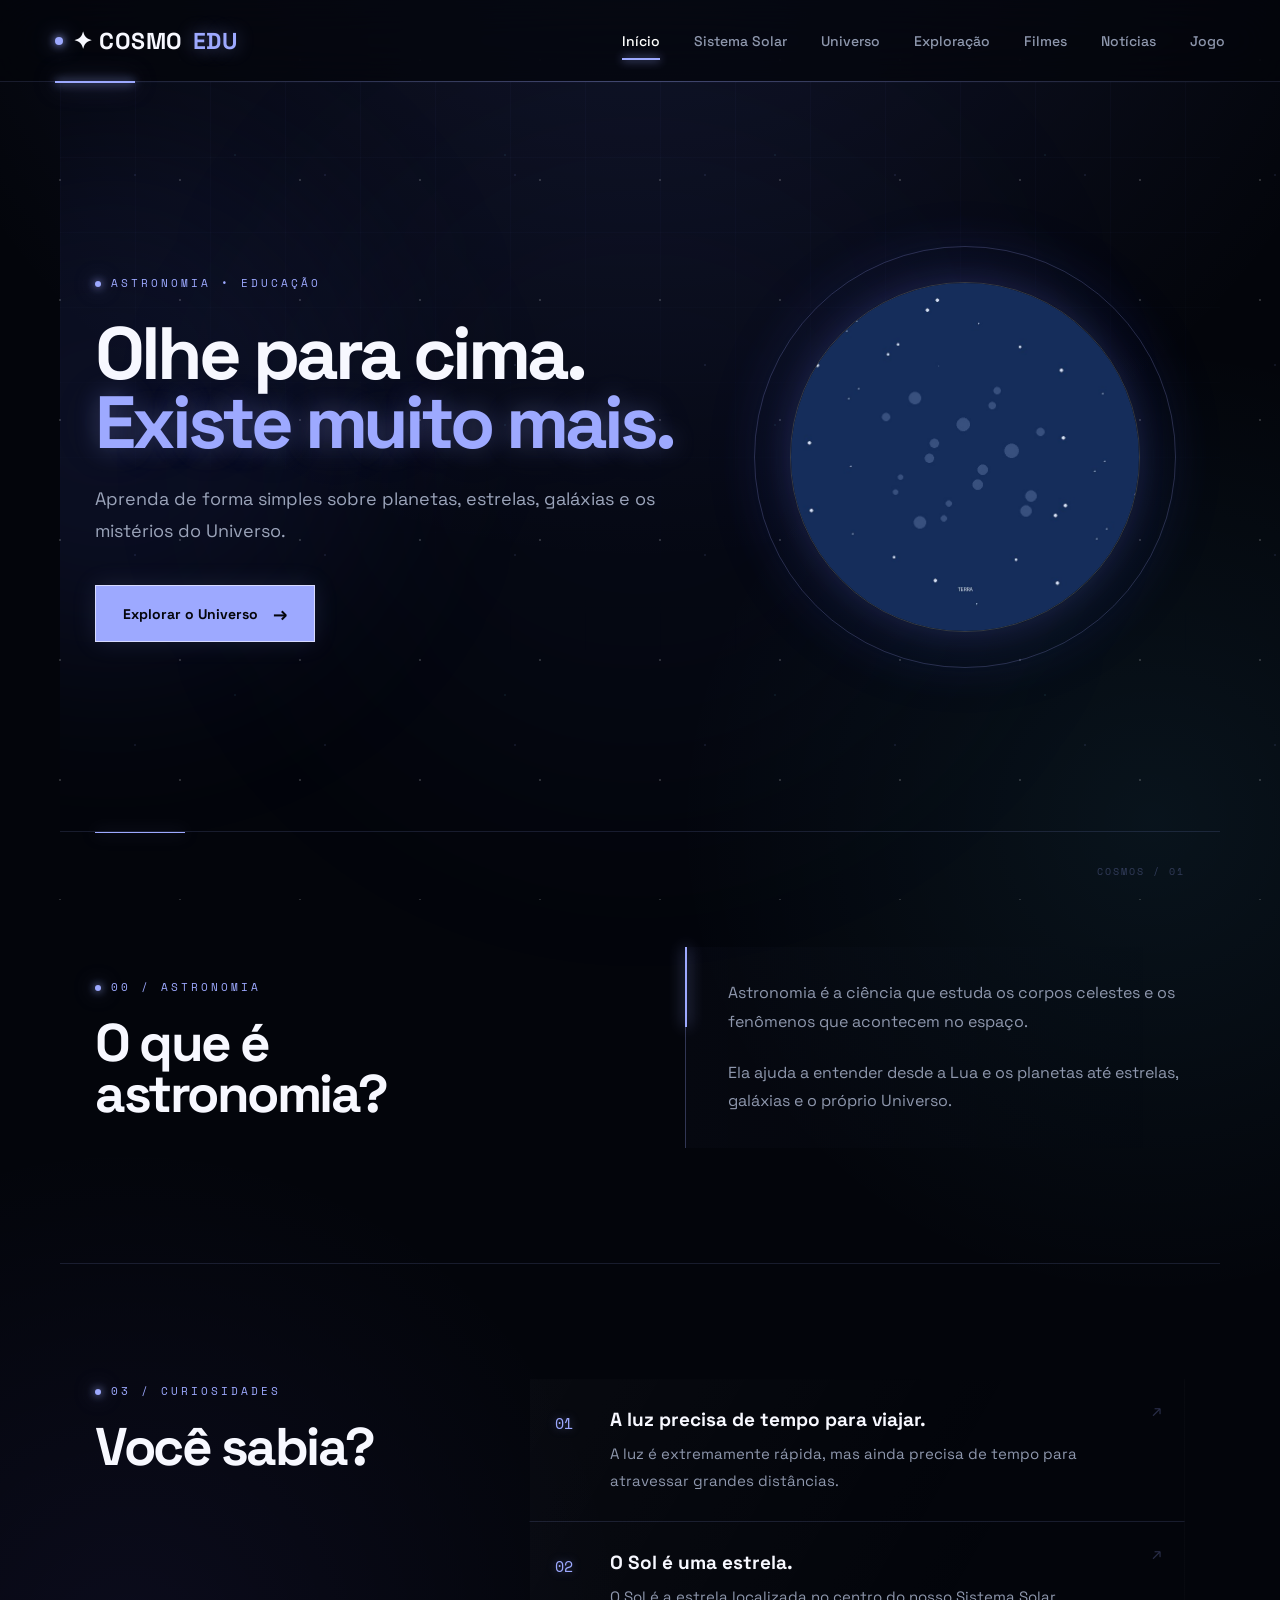
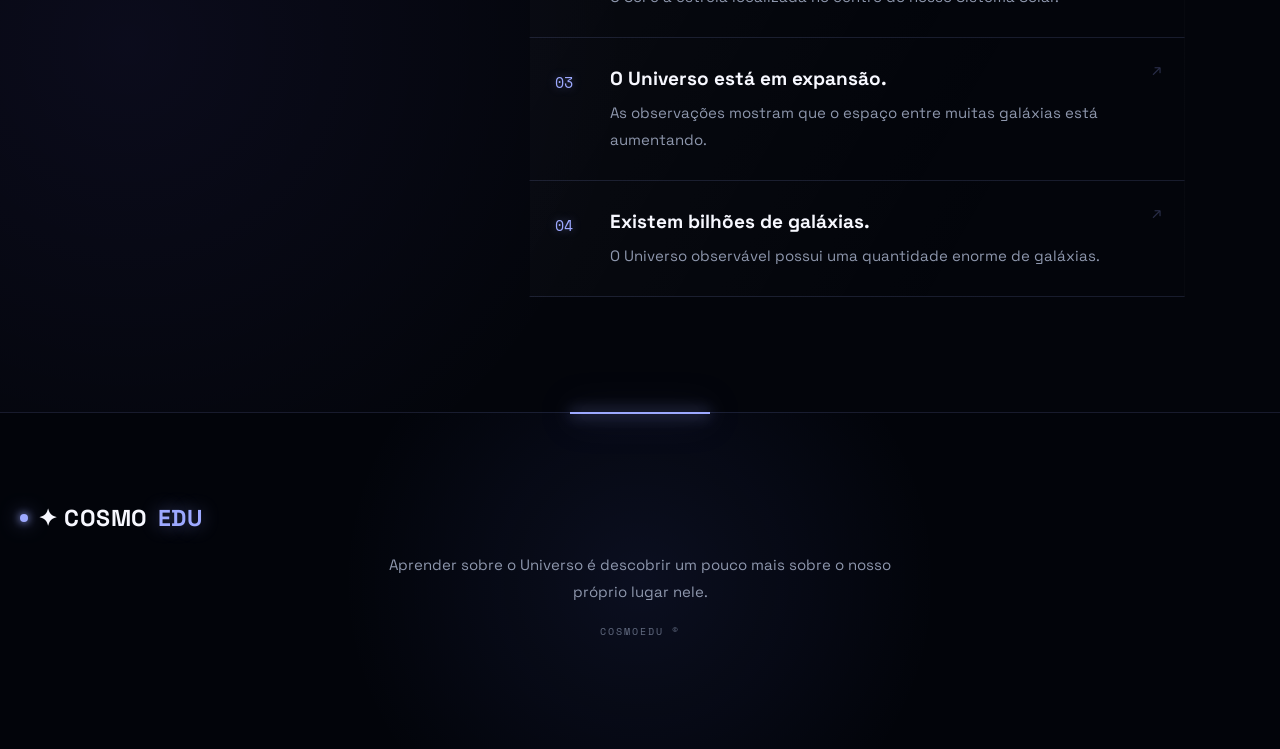
==== commit 134c36c4: "Correção do jogo" ====
--- a/index.html
+++ b/index.html
@@ -21,7 +21,7 @@
 
 <link rel="preconnect" href="https://fonts.googleapis.com">
 <link rel="preconnect" href="https://fonts.gstatic.com" crossorigin>
-<script src="./JavaScript/index.js" defer></script>
+
 
 <link
     href="https://fonts.googleapis.com/css2?family=Space+Grotesk:wght@300..700&family=Space+Mono:ital,wght@0,400;0,700;1,400&display=swap"
@@ -285,6 +285,8 @@
 
 
 
+<script src="js/index.js"></script>
+
 </body>
 
 </html>
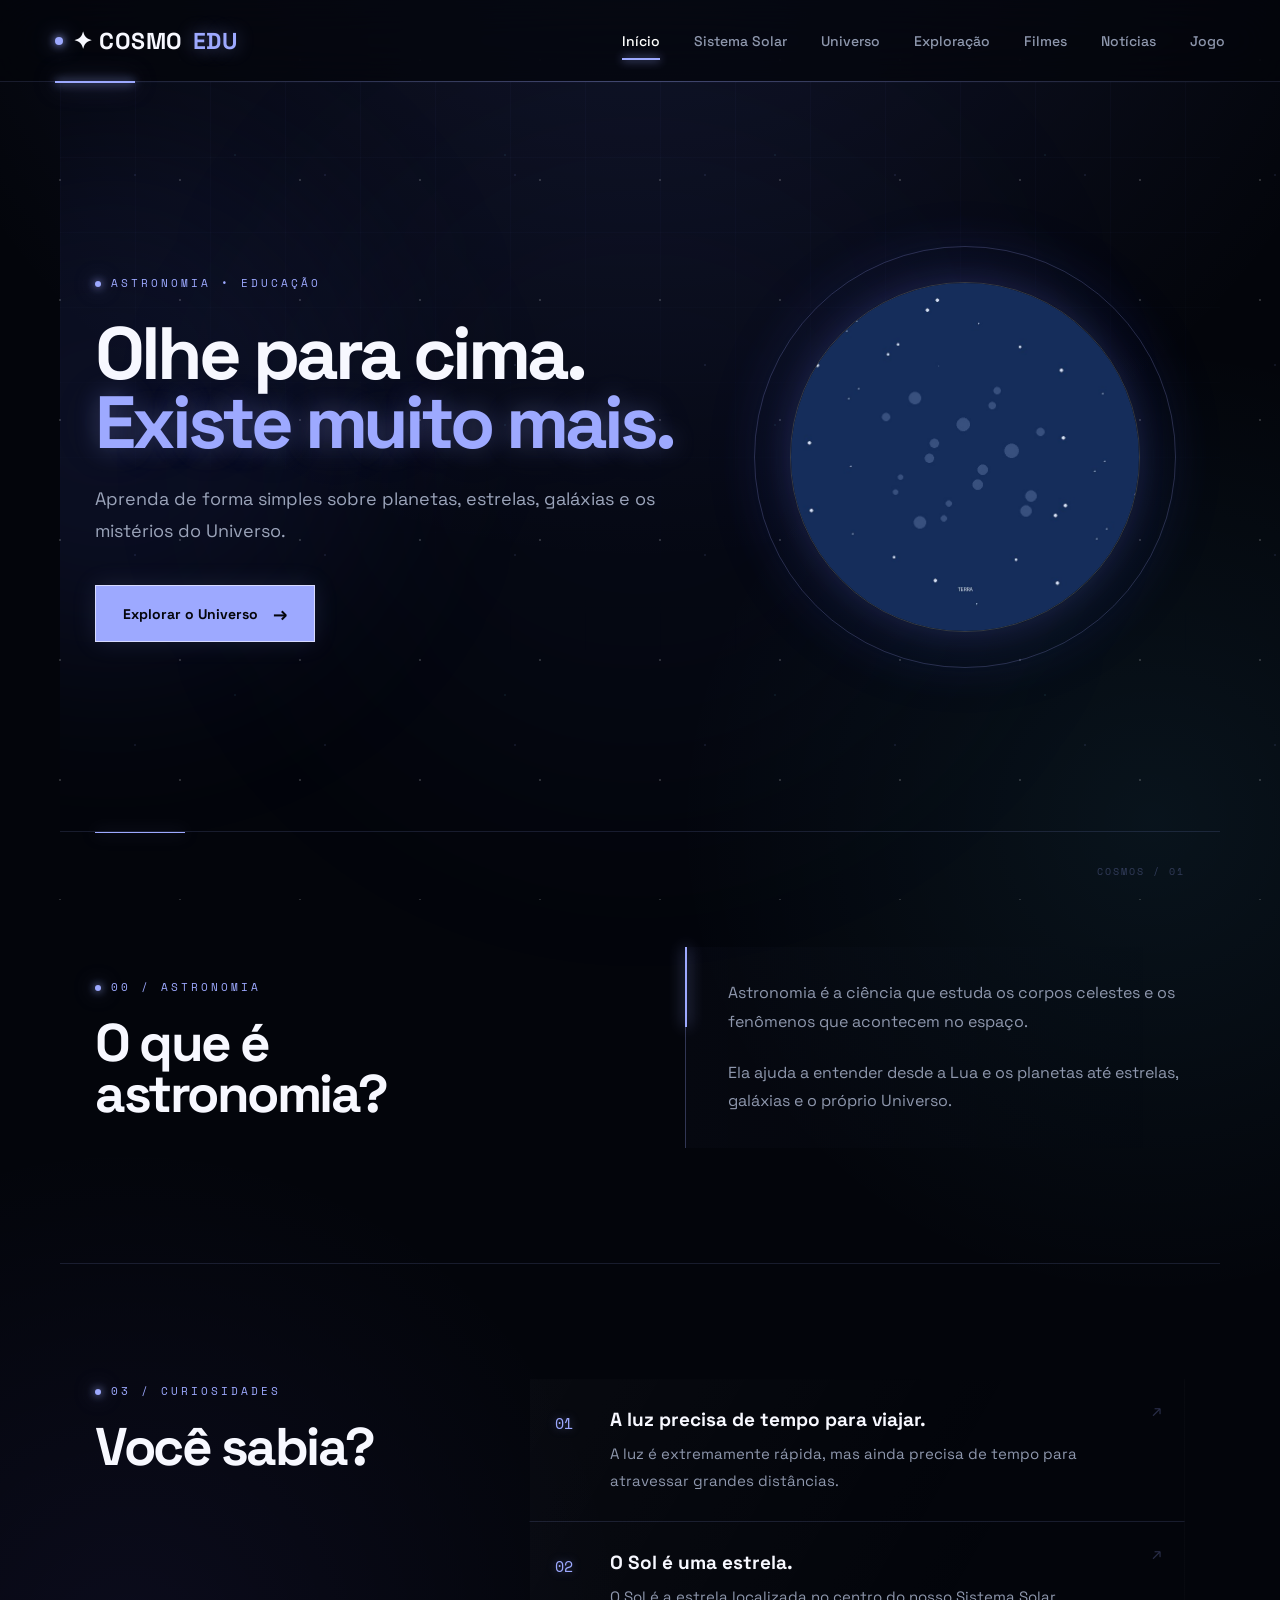
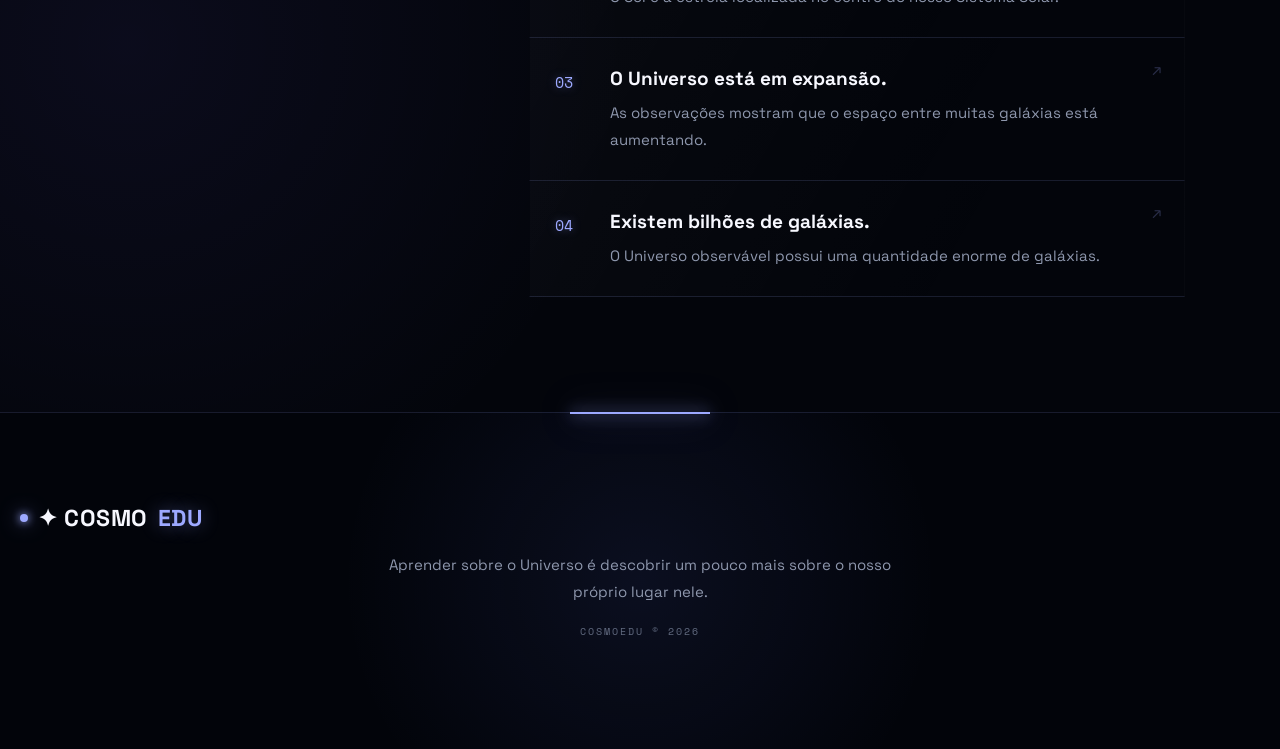
==== commit 49737b8a: "Estilização melhorada" ====
--- a/index.html
+++ b/index.html
@@ -285,7 +285,7 @@
 
 
 
-<script src="js/index.js"></script>
+<script src="JavaScript/index.js"></script>
 
 </body>
 
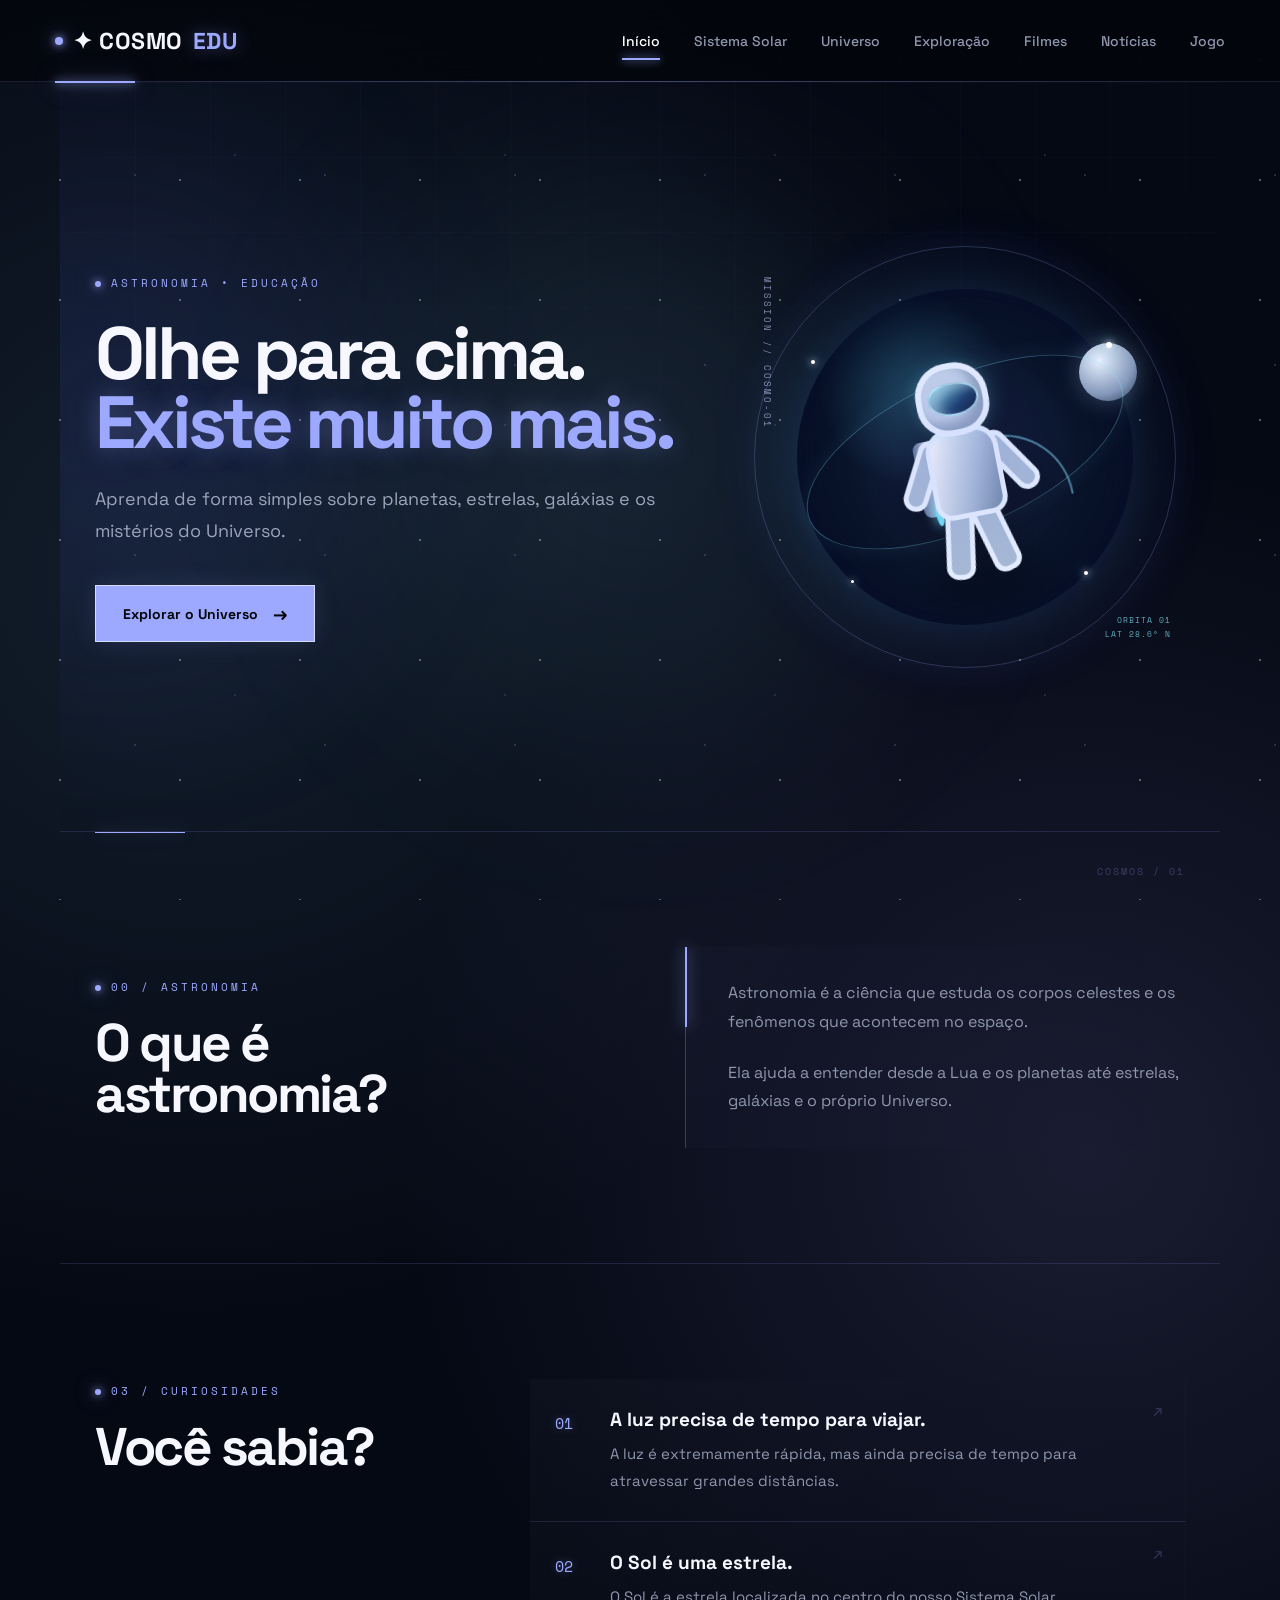
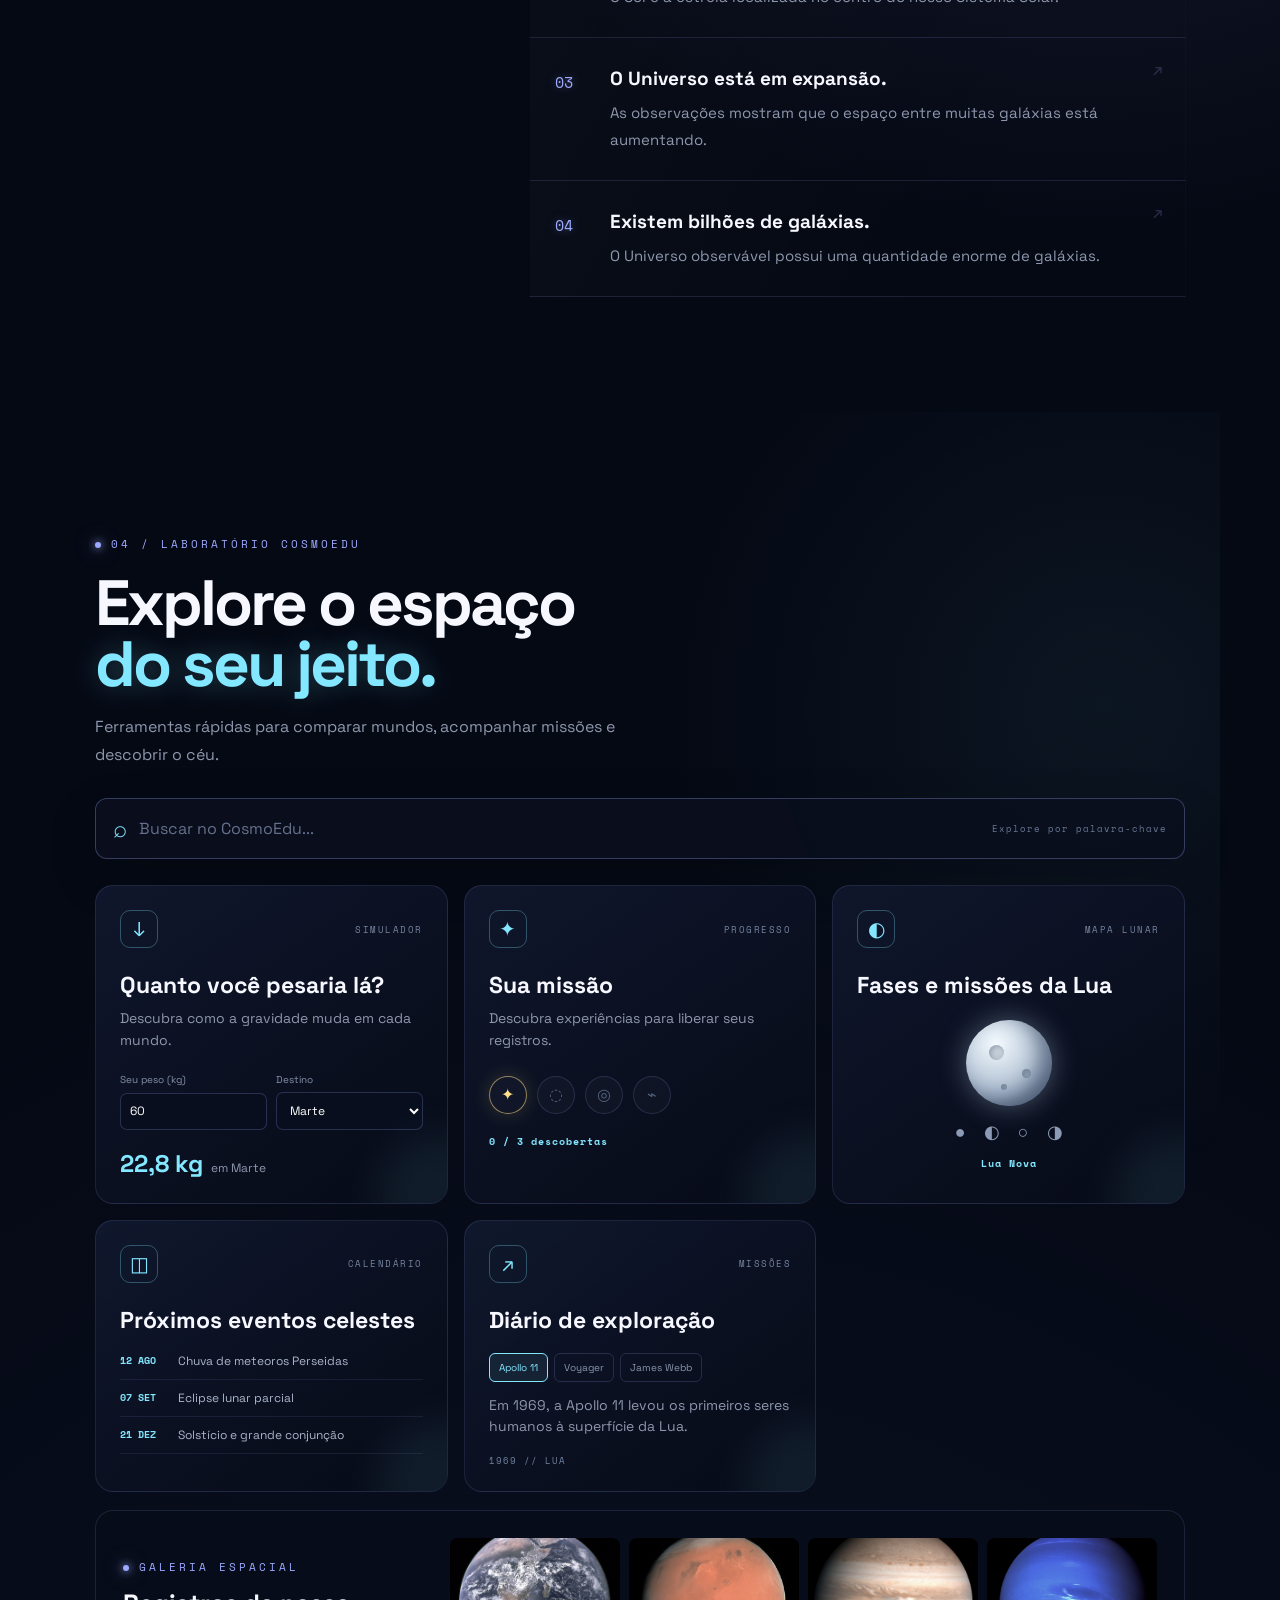
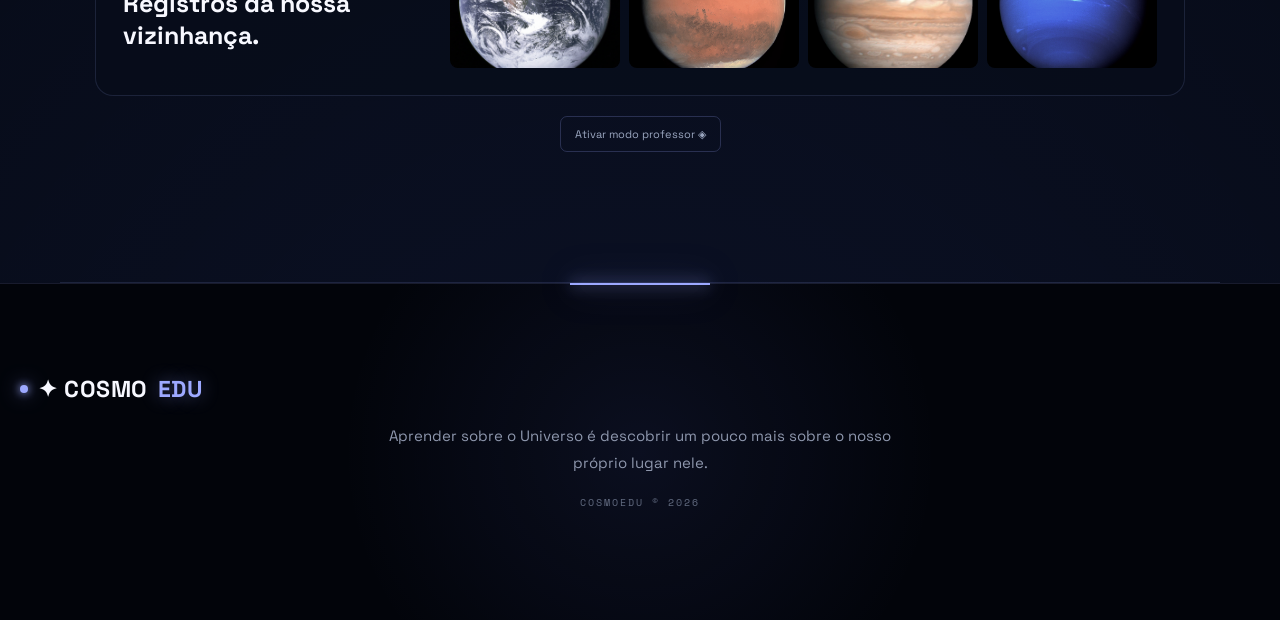
==== commit 5ecff041: "Completo." ====
--- a/index.html
+++ b/index.html
@@ -29,11 +29,18 @@
 >
 
 <link rel="stylesheet" href="css/index.css">
+<link rel="stylesheet" href="css/responsivo.css">
 
 
 </head>
 
 <body>
+
+<div class="faixa-professor" id="faixa-professor" role="status">
+    <span>◈ MODO PROFESSOR ATIVO</span>
+    <small>Conteúdo pronto para apresentação</small>
+    <button id="sair-professor" type="button">Sair</button>
+</div>
 
 
 <header>
@@ -106,13 +113,26 @@
         </div>
 
 
-        <div class="inicio-imagem">
-
-            <img
-                src="img/terra.jpg"
-                alt="Imagem do planeta Terra vista do espaço"
-            >
-
+        <div class="inicio-imagem" aria-label="Astronauta flutuando no espaço">
+            <div class="cena-espacial" aria-hidden="true">
+                <span class="estrela-cena estrela-cena-1"></span>
+                <span class="estrela-cena estrela-cena-2"></span>
+                <span class="estrela-cena estrela-cena-3"></span>
+                <span class="estrela-cena estrela-cena-4"></span>
+                <div class="planeta-lua"></div>
+                <div class="orbita-astronauta"></div>
+                <div class="astronauta">
+                    <div class="astronauta-cabo"></div>
+                    <div class="astronauta-mochila"></div>
+                    <div class="astronauta-capacete"><span class="visor"></span></div>
+                    <div class="astronauta-corpo"></div>
+                    <div class="astronauta-braco astronauta-braco-esquerdo"></div>
+                    <div class="astronauta-braco astronauta-braco-direito"></div>
+                    <div class="astronauta-perna astronauta-perna-esquerda"></div>
+                    <div class="astronauta-perna astronauta-perna-direita"></div>
+                </div>
+                <span class="coordenadas">ORBITA 01<br>LAT 28.6° N</span>
+            </div>
         </div>
 
     </section>
@@ -263,6 +283,69 @@
 
     </section>
 
+    <section class="laboratorio" id="laboratorio">
+        <div class="laboratorio-cabecalho">
+            <p class="azul">04 / LABORATÓRIO COSMOEDU</p>
+            <h2>Explore o espaço<br><span>do seu jeito.</span></h2>
+            <p>Ferramentas rápidas para comparar mundos, acompanhar missões e descobrir o céu.</p>
+        </div>
+
+        <div class="lab-busca">
+            <span aria-hidden="true">⌕</span>
+            <input id="busca-site" type="search" placeholder="Buscar no CosmoEdu..." aria-label="Buscar no CosmoEdu">
+            <span id="busca-status">Explore por palavra-chave</span>
+        </div>
+
+        <div class="lab-grid">
+            <article class="lab-card lab-peso">
+                <div class="lab-card-topo"><span class="lab-icon">↓</span><span class="lab-tag">SIMULADOR</span></div>
+                <h3>Quanto você pesaria lá?</h3>
+                <p>Descubra como a gravidade muda em cada mundo.</p>
+                <div class="peso-controles"><label>Seu peso (kg)<input id="peso-terra" type="number" min="1" value="60"></label><label>Destino<select id="peso-planeta"><option value="0.38">Marte</option><option value="0.91">Vênus</option><option value="0.17">Lua</option><option value="2.34">Júpiter</option><option value="1.06">Netuno</option></select></label></div>
+                <div class="peso-resultado" id="peso-resultado"><strong>22,8 kg</strong><span>em Marte</span></div>
+            </article>
+
+            <article class="lab-card lab-conquistas">
+                <div class="lab-card-topo"><span class="lab-icon">✦</span><span class="lab-tag">PROGRESSO</span></div>
+                <h3>Sua missão</h3>
+                <p id="conquista-resumo">Descubra experiências para liberar seus registros.</p>
+                <div class="conquista-medalhas"><span class="medalha liberada">✦</span><span class="medalha">◌</span><span class="medalha">◎</span><span class="medalha">⌁</span></div>
+                <strong class="conquista-contador" id="conquista-contador">1 / 4 descobertas</strong>
+            </article>
+
+            <article class="lab-card lab-lua">
+                <div class="lab-card-topo"><span class="lab-icon">◐</span><span class="lab-tag">MAPA LUNAR</span></div>
+                <h3>Fases e missões da Lua</h3>
+                <div class="lua-visual" id="lua-visual"><span class="lua-cratera lua-cratera-1"></span><span class="lua-cratera lua-cratera-2"></span><span class="lua-cratera lua-cratera-3"></span></div>
+                <div class="lua-controle"><button type="button" data-fase="0" aria-label="Lua nova">●</button><button type="button" data-fase="1" aria-label="Lua crescente">◐</button><button type="button" data-fase="2" aria-label="Lua cheia">○</button><button type="button" data-fase="3" aria-label="Lua minguante">◑</button></div>
+                <strong id="lua-fase">Lua Nova</strong>
+            </article>
+
+            <article class="lab-card lab-calendario">
+                <div class="lab-card-topo"><span class="lab-icon">◫</span><span class="lab-tag">CALENDÁRIO</span></div>
+                <h3>Próximos eventos celestes</h3>
+                <div class="evento-celeste"><strong>12 AGO</strong><span>Chuva de meteoros Perseidas</span></div>
+                <div class="evento-celeste"><strong>07 SET</strong><span>Eclipse lunar parcial</span></div>
+                <div class="evento-celeste"><strong>21 DEZ</strong><span>Solstício e grande conjunção</span></div>
+            </article>
+
+            <article class="lab-card lab-missoes">
+                <div class="lab-card-topo"><span class="lab-icon">↗</span><span class="lab-tag">MISSÕES</span></div>
+                <h3>Diário de exploração</h3>
+                <div class="missao-seletor"><button class="ativo" data-missao="apollo">Apollo 11</button><button data-missao="voyager">Voyager</button><button data-missao="webb">James Webb</button></div>
+                <p id="missao-texto">Em 1969, a Apollo 11 levou os primeiros seres humanos à superfície da Lua.</p>
+                <span class="missao-ano" id="missao-ano">1969 // LUA</span>
+            </article>
+        </div>
+
+        <div class="lab-galeria">
+            <div><p class="azul">GALERIA ESPACIAL</p><h3>Registros da nossa vizinhança.</h3></div>
+            <div class="galeria-imagens"><img src="img/terra-real.jpg" alt="Terra vista do espaço"><img src="img/marte-real.jpg" alt="Marte em cores reais"><img src="img/jupiter-real.jpg" alt="Júpiter em cores reais"><img src="img/netuno-real.jpg" alt="Netuno em cores reais"></div>
+        </div>
+
+        <button class="modo-professor" id="modo-professor" type="button" aria-pressed="false">Ativar modo professor <span>◈</span></button>
+    </section>
+
 </main>
 
 
@@ -286,6 +369,7 @@
 
 
 <script src="JavaScript/index.js"></script>
+<script src="JavaScript/interacoes.js"></script>
 
 </body>
 
--- a/css/index.css
+++ b/css/index.css
@@ -33,7 +33,7 @@
 }
 
 body {
-    min-width: 1000px;
+    min-width: 0;
 
     color: var(--text);
 
@@ -60,6 +60,31 @@
     overflow-x: hidden;
 }
 
+.faixa-professor {
+    display: none;
+    position: fixed;
+    top: 0;
+    left: 50%;
+    z-index: 1200;
+    align-items: center;
+    gap: 18px;
+    padding: 9px 14px;
+    border: 1px solid rgba(175, 255, 231, 0.45);
+    border-top: 0;
+    border-radius: 0 0 10px 10px;
+    background: rgba(4, 29, 30, 0.96);
+    color: #afffe7;
+    box-shadow: 0 8px 30px rgba(91, 235, 196, 0.18);
+    transform: translateX(-50%);
+    font-family: "Space Mono", monospace;
+    font-size: 10px;
+    letter-spacing: 1px;
+}
+
+.faixa-professor small { color: #b9d8ce; font-family: "Space Grotesk", sans-serif; letter-spacing: 0; }
+.faixa-professor button { padding: 4px 8px; border: 1px solid rgba(175, 255, 231, 0.45); border-radius: 5px; background: transparent; color: #afffe7; font: inherit; cursor: pointer; }
+.faixa-professor button:hover { background: #afffe7; color: #06201d; }
+
 /* ============================================================
    ATMOSFERA ESPACIAL
 ============================================================ */
@@ -571,6 +596,7 @@
     position: relative;
 
     z-index: 2;
+    cursor: pointer;
 }
 
 /* anel externo */
@@ -620,35 +646,203 @@
 
 /* imagem */
 
-.inicio-imagem img {
-    width: 350px;
-    height: 350px;
-
-    object-fit: cover;
-
+.cena-espacial {
+    width: 100%;
+    height: 100%;
+    position: relative;
+    isolation: isolate;
+    transform: translate(var(--mouse-x, 0px), var(--mouse-y, 0px));
+    transition: transform 0.7s cubic-bezier(0.2, 0.8, 0.2, 1);
+}
+
+.cena-espacial::before {
+    content: "";
+    position: absolute;
+    inset: 52px;
+    z-index: -1;
     border-radius: 50%;
-
-    position: relative;
-
-    z-index: 5;
-
-    border: 1px solid rgba(255,255,255,0.20);
-
-    box-shadow:
-        0 0 40px rgba(100,120,255,0.22),
-        0 0 100px rgba(100,120,255,0.10);
-
-    animation: float 5s ease-in-out infinite;
-
-    transition: 0.5s;
-}
-
-.inicio-imagem img:hover {
-    transform: scale(1.05);
-
-    box-shadow:
-        0 0 70px rgba(100,120,255,0.35),
-        0 0 130px rgba(100,120,255,0.14);
+    background: radial-gradient(circle at 35% 30%, rgba(87, 220, 255, 0.24), transparent 30%), #071124;
+    box-shadow: 0 0 70px rgba(76, 144, 255, 0.25), inset 0 0 45px rgba(10, 15, 48, 0.8);
+    animation: planetaRespira 6s ease-in-out infinite;
+}
+
+.cena-espacial::after {
+    content: "MISSION // COSMO-01";
+    position: absolute;
+    left: 16px;
+    top: 40px;
+    color: rgba(201, 206, 255, 0.62);
+    font-family: "Space Mono", monospace;
+    font-size: 9px;
+    letter-spacing: 2px;
+    writing-mode: vertical-rl;
+}
+
+.estrela-cena {
+    width: 4px;
+    height: 4px;
+    position: absolute;
+    z-index: 1;
+    border-radius: 50%;
+    background: #ffffff;
+    box-shadow: 0 0 7px #ffffff, 0 0 16px var(--cyan);
+    animation: pisca 3s ease-in-out infinite;
+}
+
+.estrela-cena-1 { left: 15%; top: 28%; }
+.estrela-cena-2 { left: 82%; top: 24%; width: 6px; height: 6px; animation-delay: -1s; }
+.estrela-cena-3 { left: 77%; top: 76%; animation-delay: -2s; }
+.estrela-cena-4 { left: 24%; top: 78%; width: 3px; height: 3px; animation-delay: -1.5s; }
+
+.planeta-lua {
+    width: 58px;
+    height: 58px;
+    position: absolute;
+    right: 48px;
+    top: 106px;
+    border-radius: 50%;
+    background: radial-gradient(circle at 35% 30%, #e8f1ff, #8498ba 62%, #263653);
+    box-shadow: 0 0 25px rgba(180, 211, 255, 0.3);
+    animation: luaFlutua 7s ease-in-out infinite;
+}
+
+.orbita-astronauta {
+    width: 340px;
+    height: 150px;
+    position: absolute;
+    left: 50%;
+    top: 49%;
+    border: 1px solid rgba(131, 231, 255, 0.3);
+    border-radius: 50%;
+    transform: translate(-50%, -50%) rotate(-24deg);
+    box-shadow: 0 0 25px rgba(131, 231, 255, 0.08);
+}
+
+.astronauta {
+    width: 150px;
+    height: 220px;
+    position: absolute;
+    left: 50%;
+    top: 50%;
+    z-index: 4;
+    transform: translate(-50%, -47%) rotate(-11deg);
+    filter: drop-shadow(0 18px 20px rgba(0, 0, 0, 0.45));
+    animation: astronautaFlutua 5.5s ease-in-out infinite;
+}
+
+.astronauta-capacete {
+    width: 73px;
+    height: 73px;
+    position: absolute;
+    z-index: 4;
+    left: 38px;
+    top: 8px;
+    border: 6px solid #e8f1ff;
+    border-radius: 46% 46% 43% 43%;
+    background: #c4d2e8;
+    box-shadow: inset -9px -8px 12px rgba(40, 62, 98, 0.35), 0 0 15px rgba(131, 231, 255, 0.22);
+}
+
+.visor {
+    display: block;
+    width: 51px;
+    height: 33px;
+    position: absolute;
+    top: 14px;
+    left: 6px;
+    border: 2px solid rgba(198, 245, 255, 0.8);
+    border-radius: 45% 45% 50% 50%;
+    background: linear-gradient(145deg, #80d8ec, #193b66 64%, #08152e);
+    box-shadow: inset 10px 5px 8px rgba(255, 255, 255, 0.28);
+}
+
+.astronauta-corpo {
+    width: 73px;
+    height: 91px;
+    position: absolute;
+    left: 38px;
+    top: 73px;
+    z-index: 2;
+    border: 5px solid #e8f1ff;
+    border-radius: 24px 24px 17px 17px;
+    background: linear-gradient(110deg, #ffffff, #afc0d7 58%, #7186a6);
+}
+
+.astronauta-mochila {
+    width: 31px;
+    height: 76px;
+    position: absolute;
+    left: 26px;
+    top: 81px;
+    z-index: 1;
+    border-radius: 8px 4px 6px 8px;
+    background: linear-gradient(90deg, #617491, #b7c8df 55%, #526783);
+}
+
+.astronauta-mochila::after {
+    content: "";
+    width: 8px;
+    height: 28px;
+    position: absolute;
+    left: 11px;
+    top: 58px;
+    border-radius: 50%;
+    background: #73dff2;
+    box-shadow: 0 0 12px #73dff2;
+}
+
+.astronauta-braco,
+.astronauta-perna {
+    position: absolute;
+    z-index: 1;
+    border: 5px solid #e8f1ff;
+    background: #a8bad3;
+}
+
+.astronauta-braco { width: 25px; height: 73px; top: 78px; border-radius: 16px; }
+.astronauta-braco-esquerdo { left: 19px; transform: rotate(28deg); }
+.astronauta-braco-direito { right: 17px; transform: rotate(-34deg); }
+.astronauta-perna { width: 29px; height: 73px; top: 151px; border-radius: 12px; }
+.astronauta-perna-esquerda { left: 41px; transform: rotate(9deg); }
+.astronauta-perna-direita { left: 78px; transform: rotate(-15deg); }
+
+.astronauta-cabo {
+    width: 100px;
+    height: 72px;
+    position: absolute;
+    z-index: -1;
+    left: 76px;
+    top: 88px;
+    border: 2px solid rgba(131, 231, 255, 0.5);
+    border-left: 0;
+    border-bottom: 0;
+    border-radius: 0 70px 0 0;
+}
+
+.coordenadas {
+    position: absolute;
+    right: 14px;
+    bottom: 35px;
+    color: rgba(131, 231, 255, 0.72);
+    font-family: "Space Mono", monospace;
+    font-size: 8px;
+    line-height: 1.7;
+    letter-spacing: 1px;
+    text-align: right;
+}
+
+.cena-espacial.impulso-ativo .astronauta {
+    animation: astronautaImpulso 1.2s cubic-bezier(0.2, 0.8, 0.2, 1) both;
+}
+
+.cena-espacial.impulso-ativo .astronauta-mochila::after {
+    height: 48px;
+    box-shadow: 0 0 14px #73dff2, 0 14px 22px rgba(115, 223, 242, 0.8);
+}
+
+.cena-espacial.impulso-ativo .orbita-astronauta {
+    border-color: rgba(131, 231, 255, 0.8);
+    box-shadow: 0 0 32px rgba(131, 231, 255, 0.28);
 }
 
 /* ============================================================
@@ -934,6 +1128,71 @@
     font-size: 15px;
 }
 
+.laboratorio {
+    padding: 120px 35px 130px;
+    position: relative;
+    border-bottom: 1px solid var(--line);
+    background: radial-gradient(circle at 90% 20%, rgba(131, 231, 255, 0.06), transparent 30%);
+}
+
+.laboratorio-cabecalho { max-width: 620px; margin-bottom: 28px; }
+.laboratorio-cabecalho h2 { margin: 18px 0; font-size: clamp(42px, 5vw, 66px); line-height: 0.95; letter-spacing: -3px; }
+.laboratorio-cabecalho h2 span { color: var(--cyan); text-shadow: 0 0 30px rgba(131, 231, 255, 0.28); }
+.laboratorio-cabecalho > p:last-child { max-width: 570px; }
+.lab-busca { display: flex; align-items: center; gap: 12px; margin: 0 0 26px; padding: 14px 17px; border: 1px solid var(--line-strong); border-radius: 12px; background: rgba(11, 16, 31, 0.8); box-shadow: 0 18px 50px rgba(0, 0, 0, 0.16); }
+.lab-busca span:first-child { color: var(--cyan); font-size: 24px; }
+.lab-busca input { min-width: 0; flex: 1; border: 0; outline: 0; background: transparent; color: white; font: inherit; }
+.lab-busca input::placeholder { color: #65718c; }
+.lab-busca span:last-child { color: #687894; font-family: "Space Mono", monospace; font-size: 9px; letter-spacing: 1px; }
+.lab-grid { display: grid; grid-template-columns: repeat(3, minmax(0, 1fr)); gap: 16px; }
+.lab-card { min-height: 265px; padding: 24px; position: relative; overflow: hidden; border: 1px solid var(--line); border-radius: 18px; background: linear-gradient(145deg, rgba(17, 25, 47, 0.9), rgba(7, 11, 23, 0.96)); transition: 0.35s ease; }
+.lab-card:hover { transform: translateY(-7px); border-color: rgba(131, 231, 255, 0.48); box-shadow: 0 24px 55px rgba(0, 0, 0, 0.28), 0 0 28px rgba(131, 231, 255, 0.06); }
+.lab-card::after { content: ""; width: 130px; height: 130px; position: absolute; right: -60px; bottom: -60px; border-radius: 50%; background: rgba(131, 231, 255, 0.08); filter: blur(20px); pointer-events: none; }
+.lab-card-topo { display: flex; align-items: center; justify-content: space-between; margin-bottom: 22px; }
+.lab-icon { display: grid; width: 38px; height: 38px; place-items: center; border: 1px solid rgba(131, 231, 255, 0.3); border-radius: 10px; color: var(--cyan); font-size: 20px; }
+.lab-tag { color: #7584a1; font-family: "Space Mono", monospace; font-size: 9px; letter-spacing: 1.5px; }
+.lab-card h3 { margin-bottom: 8px; font-size: 23px; }
+.lab-card > p { font-size: 14px; line-height: 1.55; }
+.peso-controles { display: grid; grid-template-columns: 1fr 1fr; gap: 9px; margin-top: 21px; }
+.peso-controles label { display: grid; gap: 6px; color: #8391ac; font-size: 10px; }
+.peso-controles input, .peso-controles select { width: 100%; padding: 9px; border: 1px solid rgba(157, 169, 255, 0.22); border-radius: 7px; outline: 0; background: #080e1d; color: white; font: inherit; font-size: 12px; }
+.peso-resultado { display: flex; align-items: baseline; gap: 8px; margin-top: 18px; }
+.peso-resultado strong { color: var(--cyan); font-size: 24px; }
+.peso-resultado span { color: #8e97ad; font-size: 12px; }
+.conquista-medalhas { display: flex; gap: 10px; margin: 24px 0 15px; }
+.medalha { display: grid; width: 38px; height: 38px; place-items: center; border: 1px solid rgba(157, 169, 255, 0.17); border-radius: 50%; color: #52617c; background: rgba(255, 255, 255, 0.025); }
+.medalha.liberada { color: #ffe08b; border-color: rgba(255, 224, 139, 0.55); box-shadow: 0 0 20px rgba(255, 224, 139, 0.16); }
+.conquista-contador { color: var(--cyan); font-family: "Space Mono", monospace; font-size: 10px; letter-spacing: 1px; }
+.lua-visual { width: 86px; height: 86px; position: relative; margin: 20px auto 13px; overflow: hidden; border-radius: 50%; background: radial-gradient(circle at 35% 28%, #f4fbff, #a4b5ca 63%, #53647d); box-shadow: 0 0 28px rgba(199, 224, 255, 0.35), inset -12px -8px 17px rgba(30, 44, 70, 0.45); transition: 0.5s; }
+.lua-cratera { position: absolute; border-radius: 50%; background: rgba(55, 72, 96, 0.2); box-shadow: inset 2px 2px 4px rgba(25, 42, 67, 0.25); }
+.lua-cratera-1 { width: 15px; height: 15px; left: 23px; top: 25px; } .lua-cratera-2 { width: 9px; height: 9px; left: 56px; top: 49px; } .lua-cratera-3 { width: 6px; height: 6px; left: 35px; top: 64px; }
+.lua-controle { display: flex; justify-content: center; gap: 8px; margin-bottom: 11px; }
+.lua-controle button { padding: 2px 5px; border: 0; background: transparent; color: #8b9bb6; font-size: 18px; cursor: pointer; }
+.lua-controle button:hover { color: var(--cyan); transform: scale(1.2); }
+.lab-lua > strong { display: block; color: var(--cyan); font-family: "Space Mono", monospace; font-size: 10px; text-align: center; letter-spacing: 1px; }
+.evento-celeste { display: flex; gap: 13px; align-items: center; padding: 10px 0; border-bottom: 1px solid rgba(157, 169, 255, 0.1); }
+.evento-celeste strong { min-width: 45px; color: var(--cyan); font-family: "Space Mono", monospace; font-size: 10px; }
+.evento-celeste span { color: #aab5c9; font-size: 12px; }
+.missao-seletor { display: flex; flex-wrap: wrap; gap: 6px; margin: 18px 0 13px; }
+.missao-seletor button { padding: 7px 9px; border: 1px solid rgba(157, 169, 255, 0.18); border-radius: 6px; background: transparent; color: #8896af; font: inherit; font-size: 10px; cursor: pointer; }
+.missao-seletor button.ativo, .missao-seletor button:hover { border-color: var(--cyan); color: var(--cyan); background: rgba(131, 231, 255, 0.08); }
+.missao-ano { display: block; margin-top: 16px; color: #7183a1; font-family: "Space Mono", monospace; font-size: 9px; letter-spacing: 1px; }
+.lab-galeria { display: grid; grid-template-columns: 0.6fr 1.4fr; gap: 24px; align-items: center; margin-top: 18px; padding: 27px; border: 1px solid var(--line); border-radius: 18px; background: rgba(8, 13, 27, 0.7); }
+.lab-galeria h3 { margin-top: 10px; font-size: 25px; }
+.galeria-imagens { display: grid; grid-template-columns: repeat(4, 1fr); gap: 9px; }
+.galeria-imagens img { width: 100%; height: 130px; object-fit: cover; border-radius: 8px; filter: saturate(0.8); transition: 0.4s; }
+.galeria-imagens img:hover { filter: saturate(1.2); transform: translateY(-5px) scale(1.03); }
+.modo-professor { display: block; margin: 20px auto 0; padding: 10px 14px; border: 1px solid rgba(157, 169, 255, 0.22); border-radius: 7px; background: transparent; color: #9ba7c0; font: inherit; font-size: 11px; cursor: pointer; }
+.modo-professor:hover, body.modo-professor-ativo .modo-professor { border-color: var(--cyan); color: var(--cyan); }
+body.modo-professor-ativo { --blue: #79e4bd; --cyan: #afffe7; }
+body.modo-professor-ativo .faixa-professor { display: flex; animation: faixaEntra 0.45s ease both; }
+body.modo-professor-ativo .laboratorio { border: 2px solid rgba(175, 255, 231, 0.48); box-shadow: 0 0 55px rgba(91, 235, 196, 0.1); }
+body.modo-professor-ativo .laboratorio-cabecalho::after { content: "APRESENTAÇÃO GUIADA"; display: inline-block; margin-top: 14px; padding: 6px 9px; border: 1px solid rgba(175, 255, 231, 0.35); border-radius: 5px; color: #afffe7; font-family: "Space Mono", monospace; font-size: 9px; letter-spacing: 1.5px; }
+body.modo-professor-ativo .laboratorio::before { content: "GUIA DO PROFESSOR // MODO DE APRESENTAÇÃO ATIVO"; display: block; margin-bottom: 16px; color: var(--cyan); font-family: "Space Mono", monospace; font-size: 10px; letter-spacing: 1.5px; }
+body.busca-sem-resultado .lab-card, body.busca-sem-resultado .lab-galeria { opacity: 0.2; }
+
+@keyframes faixaEntra { from { opacity: 0; transform: translate(-50%, -100%); } to { opacity: 1; transform: translate(-50%, 0); } }
+
 /* ============================================================
    FOOTER
 ============================================================ */
@@ -1096,3 +1355,29 @@
     }
 }
 
+@keyframes astronautaFlutua {
+    0%, 100% { transform: translate(-50%, -47%) rotate(-11deg); }
+    50% { transform: translate(-50%, -53%) rotate(-7deg); }
+}
+
+@keyframes astronautaImpulso {
+    0% { transform: translate(-50%, -47%) rotate(-11deg) scale(1); }
+    45% { transform: translate(-50%, -60%) rotate(-2deg) scale(1.05); }
+    100% { transform: translate(-50%, -47%) rotate(-11deg) scale(1); }
+}
+
+@keyframes planetaRespira {
+    0%, 100% { transform: scale(0.98); opacity: 0.8; }
+    50% { transform: scale(1.04); opacity: 1; }
+}
+
+@keyframes luaFlutua {
+    0%, 100% { transform: translate(0, 0); }
+    50% { transform: translate(-12px, 10px); }
+}
+
+@keyframes pisca {
+    0%, 100% { opacity: 0.5; transform: scale(0.8); }
+    50% { opacity: 1; transform: scale(1.25); }
+}
+
--- a/css/responsivo.css
+++ b/css/responsivo.css
@@ -0,0 +1,516 @@
+/* Camada compartilhada de responsividade e navegação */
+
+body {
+    min-width: 0 !important;
+    background:
+        radial-gradient(circle at 15% 15%, rgba(143, 215, 255, 0.10), transparent 22%),
+        radial-gradient(circle at 85% 30%, rgba(178, 165, 255, 0.12), transparent 24%),
+        radial-gradient(circle at 50% 100%, rgba(93, 120, 255, 0.08), transparent 35%),
+        #050914 !important;
+}
+
+    body {
+        opacity: 0;
+        transition: opacity 0.32s ease;
+    }
+
+    body.pagina-pronta {
+        opacity: 1;
+    }
+
+    body.saindo {
+        opacity: 0;
+    }
+
+    .botao-topo-global {
+        position: fixed;
+        right: 24px;
+        bottom: 24px;
+        z-index: 900;
+        width: 44px;
+        height: 44px;
+        border: 1px solid rgba(143, 215, 255, 0.45);
+        border-radius: 50%;
+        background: rgba(7, 14, 29, 0.9);
+        color: #8fd7ff;
+        font-size: 20px;
+        cursor: pointer;
+        opacity: 0;
+        pointer-events: none;
+        transform: translateY(12px);
+        transition: 0.3s ease;
+        box-shadow: 0 0 20px rgba(143, 215, 255, 0.12);
+    }
+
+    .botao-topo-global.visivel {
+        opacity: 1;
+        pointer-events: auto;
+        transform: translateY(0);
+    }
+
+    .botao-topo-global:hover {
+        background: #8fd7ff;
+        color: #06101e;
+        box-shadow: 0 0 30px rgba(143, 215, 255, 0.35);
+    }
+
+body::before {
+    opacity: 0.45 !important;
+    filter: drop-shadow(0 0 16px rgba(143, 215, 255, 0.18));
+}
+
+body::after {
+    width: min(860px, 70vw) !important;
+    height: min(860px, 70vw) !important;
+    background: radial-gradient(circle, rgba(143, 215, 255, 0.12), rgba(143, 215, 255, 0) 62%) !important;
+    filter: blur(90px) !important;
+}
+
+main {
+    width: min(1160px, calc(100% - 40px)) !important;
+    margin-left: auto !important;
+    margin-right: auto !important;
+}
+
+@media (max-width: 1100px) {
+    header {
+        padding-left: 24px !important;
+        padding-right: 24px !important;
+    }
+
+    header nav {
+        gap: 16px;
+    }
+
+    header nav a {
+        font-size: 13px;
+    }
+}
+
+.jogo {
+    width: min(1120px, 100%) !important;
+}
+
+body.animacoes-ativas .revelar-item {
+    opacity: 0;
+    transform: translateY(24px) scale(0.99);
+    transition:
+        opacity 0.7s ease,
+        transform 0.7s cubic-bezier(0.2, 0.75, 0.25, 1);
+    transition-delay: var(--atraso-reveal, 0ms);
+}
+
+body.animacoes-ativas .revelar-item.revelado {
+    opacity: 1;
+    transform: translateY(0) scale(1);
+}
+
+body.animacoes-ativas .efeito-luz {
+    isolation: isolate;
+    transform-style: preserve-3d;
+    will-change: transform, box-shadow;
+}
+
+.efeito-luz {
+    transition:
+        transform 0.3s ease,
+        box-shadow 0.3s ease,
+        border-color 0.3s ease,
+        filter 0.3s ease;
+}
+
+.brilho-superficie {
+    position: absolute;
+    inset: 0;
+    z-index: 0;
+    border-radius: inherit;
+    background: radial-gradient(
+        circle 160px at var(--luz-x, 50%) var(--luz-y, 50%),
+        rgba(143, 215, 255, 0.20),
+        rgba(143, 215, 255, 0.08) 28%,
+        transparent 72%
+    );
+    opacity: 0;
+    pointer-events: none;
+    transition: opacity 0.3s ease;
+    mix-blend-mode: screen;
+}
+
+.efeito-luz > *:not(.brilho-superficie) {
+    position: relative;
+    z-index: 1;
+}
+
+.efeito-luz.luz-ativa .brilho-superficie {
+    opacity: 1;
+}
+
+body.animacoes-ativas .planeta.revelar-item:hover,
+body.animacoes-ativas .card.revelar-item:hover,
+body.animacoes-ativas .noticia.revelar-item:hover,
+body.animacoes-ativas .filme.revelar-item:hover {
+    transform: translateY(-8px) scale(1.01);
+    box-shadow: 0 20px 45px rgba(17, 27, 48, 0.45), 0 0 30px rgba(143, 215, 255, 0.08);
+}
+
+button:focus-visible,
+a:focus-visible,
+.botao:focus-visible,
+.ver:focus-visible {
+    outline: 2px solid #8fd7ff;
+    outline-offset: 3px;
+}
+
+::-webkit-scrollbar {
+    width: 10px;
+}
+
+::-webkit-scrollbar-track {
+    background: rgba(5, 9, 20, 0.94);
+}
+
+::-webkit-scrollbar-thumb {
+    background: linear-gradient(180deg, rgba(143, 215, 255, 0.9), rgba(178, 165, 255, 0.8));
+    border-radius: 999px;
+}
+
+::-webkit-scrollbar-thumb:hover {
+    background: linear-gradient(180deg, rgba(143, 215, 255, 1), rgba(161, 184, 255, 1));
+}
+
+::selection {
+    background: rgba(143, 215, 255, 0.85);
+    color: #040814;
+}
+
+.menu-toggle {
+    display: none;
+    align-items: center;
+    justify-content: center;
+    gap: 8px;
+    min-width: 44px;
+    min-height: 44px;
+    padding: 8px 12px;
+    border: 1px solid rgba(143, 215, 255, 0.28);
+    border-radius: 8px;
+    background: rgba(13, 20, 39, 0.86);
+    color: inherit;
+    font: inherit;
+    font-size: 12px;
+    cursor: pointer;
+}
+
+.menu-toggle:hover,
+.menu-toggle:focus-visible {
+    border-color: #8fd7ff;
+    color: #8fd7ff;
+}
+
+.menu-toggle-icon {
+    display: grid;
+    gap: 4px;
+}
+
+.menu-toggle-icon span {
+    display: block;
+    width: 16px;
+    height: 2px;
+    border-radius: 2px;
+    background: currentColor;
+}
+
+@media (max-width: 900px) {
+    header {
+        min-height: 72px;
+        height: auto;
+        padding: 14px 20px !important;
+        flex-direction: row;
+        align-items: center;
+        gap: 16px;
+    }
+
+    header .logo {
+        margin-right: auto;
+    }
+
+    .menu-toggle {
+        display: inline-flex;
+    }
+
+    header nav {
+        display: none;
+        position: absolute;
+        top: calc(100% + 1px);
+        left: 0;
+        right: 0;
+        width: auto !important;
+        max-height: calc(100vh - 88px);
+        overflow-y: auto;
+        padding: 12px 20px 16px;
+        flex-direction: column !important;
+        align-items: stretch !important;
+        gap: 2px !important;
+        background: rgba(5, 9, 20, 0.98);
+        border-bottom: 1px solid rgba(143, 215, 255, 0.18);
+        box-shadow: 0 18px 30px rgba(0, 0, 0, 0.28);
+    }
+
+    header.menu-aberto nav {
+        display: flex;
+    }
+
+    header nav a {
+        display: block;
+        padding: 12px 4px !important;
+        font-size: 14px !important;
+    }
+
+    header nav a::after,
+    header nav a::before {
+        bottom: 4px !important;
+        left: 0 !important;
+        right: auto !important;
+    }
+}
+
+@media (max-width: 760px) {
+    header {
+        min-height: 72px !important;
+        height: auto !important;
+        padding: 14px 20px !important;
+        flex-direction: row !important;
+        align-items: center !important;
+        gap: 16px !important;
+        position: sticky;
+    }
+
+    header::before,
+    header::after {
+        left: 20px !important;
+        right: 20px !important;
+    }
+
+    header .logo {
+        font-size: clamp(18px, 5vw, 23px);
+        margin-right: auto;
+    }
+
+    .menu-toggle {
+        display: inline-flex;
+    }
+
+    header nav {
+        display: none;
+        position: absolute;
+        top: calc(100% + 1px);
+        left: 0;
+        right: 0;
+        width: auto !important;
+        max-height: calc(100vh - 88px);
+        overflow-y: auto;
+        padding: 12px 20px 16px;
+        flex-direction: column !important;
+        align-items: stretch !important;
+        gap: 2px !important;
+        background: rgba(5, 9, 20, 0.98);
+        border-bottom: 1px solid rgba(143, 215, 255, 0.18);
+        box-shadow: 0 18px 30px rgba(0, 0, 0, 0.28);
+    }
+
+    header.menu-aberto nav {
+        display: flex;
+    }
+
+    header nav a {
+        display: block;
+        padding: 12px 4px !important;
+        font-size: 14px !important;
+    }
+
+    header nav a::after,
+    header nav a::before {
+        bottom: 4px !important;
+        left: 0 !important;
+        right: auto !important;
+    }
+
+    main {
+        width: min(100% - 32px, 1160px) !important;
+    }
+
+    .inicio {
+        min-height: auto !important;
+        padding: 64px 16px 72px !important;
+        flex-direction: column;
+        align-items: stretch;
+        gap: 54px;
+    }
+
+    .jogo {
+        width: 100% !important;
+        padding: 64px 0 72px !important;
+    }
+
+    .titulo > p:last-child {
+        width: 100% !important;
+    }
+
+    .jogo-container {
+        padding: 10px !important;
+    }
+
+    .hud {
+        grid-template-columns: repeat(2, 1fr) !important;
+        gap: 8px !important;
+    }
+
+    .hud-item {
+        padding: 14px 12px !important;
+    }
+
+    .game-wrapper {
+        height: min(580px, 125vw) !important;
+    }
+
+    .instrucoes {
+        flex-wrap: wrap;
+        gap: 12px 18px;
+        line-height: 1.4;
+    }
+
+    .inicio-texto,
+    .introducao > div,
+    .curiosidades .titulo,
+    .lista {
+        width: 100% !important;
+    }
+
+    .inicio h1 {
+        font-size: clamp(44px, 14vw, 68px) !important;
+        letter-spacing: -2px !important;
+    }
+
+    .inicio-imagem {
+        width: min(100%, 350px) !important;
+        height: min(100vw, 350px) !important;
+        margin: 0 auto;
+    }
+
+    .cena-espacial {
+        transform: scale(0.84) translate(var(--mouse-x, 0px), var(--mouse-y, 0px));
+    }
+
+    .astronauta {
+        transform: translate(-50%, -47%) rotate(-11deg) scale(0.88);
+    }
+
+    .coordenadas {
+        right: 4px;
+        bottom: 18px;
+    }
+
+    .laboratorio {
+        padding: 76px 16px 86px !important;
+    }
+
+    .lab-grid,
+    .lab-galeria {
+        grid-template-columns: 1fr;
+    }
+
+    .lab-galeria {
+        gap: 22px;
+        padding: 20px;
+    }
+
+    .galeria-imagens {
+        grid-template-columns: repeat(2, 1fr);
+    }
+
+    .galeria-imagens img {
+        height: 115px;
+    }
+
+    .lab-busca span:last-child {
+        display: none;
+    }
+
+    .inicio-imagem::before {
+        width: 96% !important;
+        height: 96% !important;
+    }
+
+    .inicio-imagem::after {
+        width: 76% !important;
+        height: 76% !important;
+    }
+
+    .inicio-imagem img {
+        width: min(80vw, 280px) !important;
+        height: min(80vw, 280px) !important;
+    }
+
+    .inicio-imagem .orbita {
+        width: 108% !important;
+        height: 108% !important;
+    }
+
+    .page-section,
+    .curiosidades {
+        padding: 72px 16px !important;
+        flex-direction: column;
+        gap: 42px;
+    }
+
+    .introducao .texto {
+        padding: 24px 0 24px 20px !important;
+    }
+
+    .introducao h2,
+    .titulo h2 {
+        font-size: clamp(40px, 12vw, 58px) !important;
+    }
+
+    footer {
+        padding-left: 20px !important;
+        padding-right: 20px !important;
+    }
+}
+
+@media (max-width: 420px) {
+    .menu-toggle-label {
+        display: none;
+    }
+
+    main {
+        width: min(100% - 24px, 1160px) !important;
+    }
+
+    .botao-topo-global {
+        right: 14px;
+        bottom: 14px;
+    }
+}
+
+@media (prefers-reduced-motion: reduce) {
+    body {
+        opacity: 1 !important;
+        transition: none !important;
+    }
+
+    .botao-topo-global {
+        transition: none !important;
+    }
+    body.animacoes-ativas .revelar-item,
+    body.animacoes-ativas .revelar-item.revelado {
+        opacity: 1;
+        transform: none;
+        transition: none !important;
+    }
+
+    .menu-toggle,
+    header nav,
+    .brilho-superficie {
+        transition: none !important;
+    }
+}
